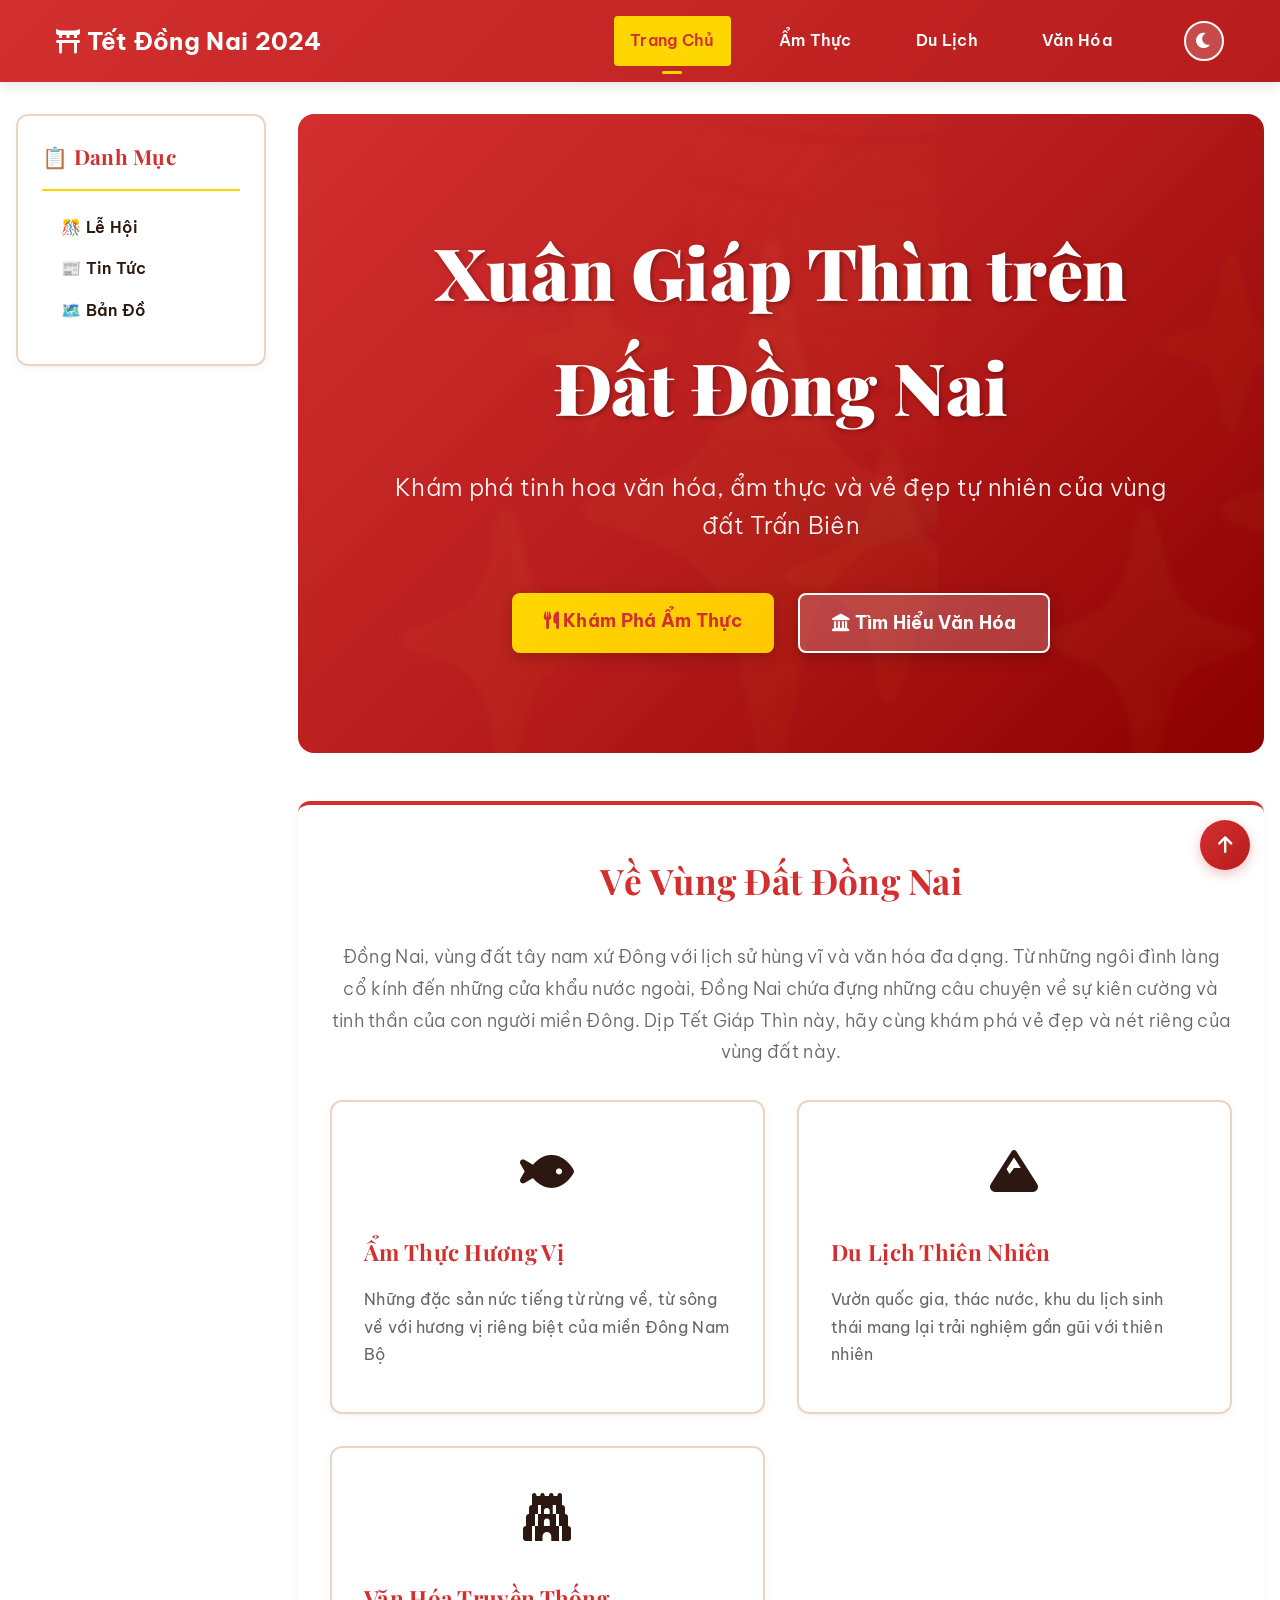
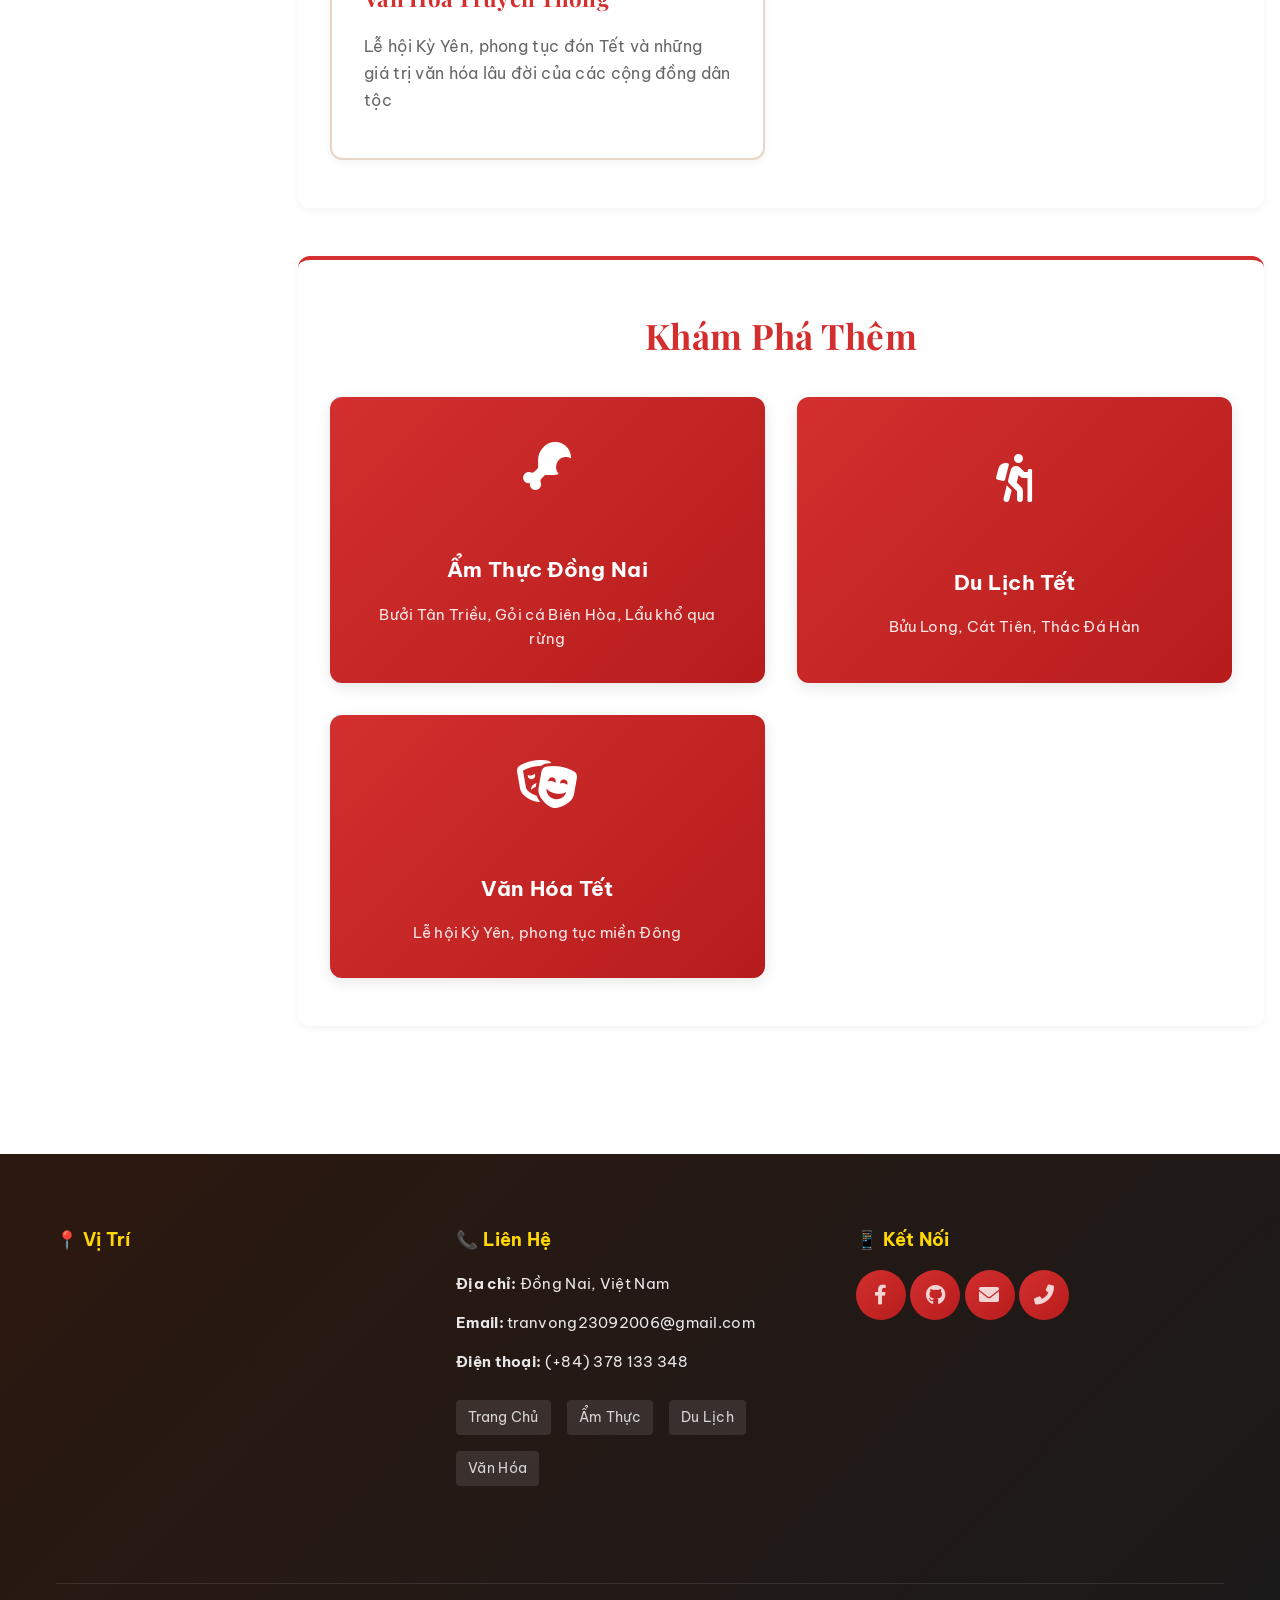
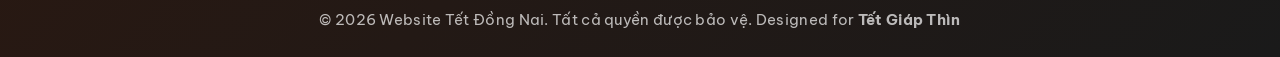
==== index.html @ cdd2d774 "sources LunarNewYear" ====
<!DOCTYPE html>
<html lang="vi">
<head>
    <meta charset="UTF-8">
    <meta name="viewport" content="width=device-width, initial-scale=1.0">
    <meta name="description" content="Website Tết Đồng Nai 2024 - Xuân Giáp Thìn trên đất Trấn Biên, khám phá tinh hoa văn hóa Đồng Nai">
    <meta name="keywords" content="Tết Đồng Nai, Đồng Nai, ẩm thực Đồng Nai, du lịch Đồng Nai, Tết 2024, Biên Hòa">
    <title>Tết Đồng Nai 2024 - Xuân Giáp Thìn trên Đất Đồng Nai</title>
    <link rel="stylesheet" href="./css/style.css">
    <!-- Google Fonts -->
    <link href="https://fonts.googleapis.com/css2?family=Be+Vietnam+Pro:wght@400;600;700&family=Playfair+Display:wght@700;900&display=swap" rel="stylesheet">
    <!-- FontAwesome CDN -->
    <link rel="stylesheet" href="https://cdnjs.cloudflare.com/ajax/libs/font-awesome/6.0.0/css/all.min.css">
</head>
<body>
    <!-- ===== HEADER NAVIGATION ===== -->
    <header class="header">
        <div class="navbar">
            <div class="logo">
                <a href="index.html">
                    <i class="fas fa-torii-gate"></i> Tết Đồng Nai 2024
                </a>
            </div>
            <button class="menu-toggle" id="menuToggle">
                <span></span>
                <span></span>
                <span></span>
            </button>
            <nav class="nav-menu" id="navMenu">
                <a href="index.html" class="nav-link active">Trang Chủ</a>
                <a href="amthuc.html" class="nav-link">Ẩm Thực</a>
                <a href="dulich.html" class="nav-link">Du Lịch</a>
                <a href="vanhoa.html" class="nav-link">Văn Hóa</a>
                <button class="dark-mode-toggle" id="darkModeToggle" title="Dark/Light Mode">
                    <i class="fas fa-moon"></i>
                </button>
            </nav>
        </div>
    </header>

    <div class="main-wrapper">
        <!-- ===== LEFT SIDEBAR ===== -->
        <aside class="left-sidebar">
            <div class="sidebar-content">
                <h3>📋 Danh Mục</h3>
                <ul class="sidebar-menu" >
                    <li><a href="https://baodongnai.com.vn/van-hoa/202602/lan-toa-hinh-anhong-nai-qua-le-hoi-d61509a/" target="_blank" rel="noopener noreferrer">🎊 Lễ Hội</a></li>
                    <li><a href="https://baodongnai.com.vn/" target="_blank" rel="noopener noreferrer">📰 Tin Tức</a></li>
                    <li><a href="https://www.bing.com/maps/search?mepi=60%7E%7EEmbedded%7ELargeMapLink&ty=18&vdpid=10595487&v=2&sV=1&FORM=MIRE&q=T%E1%BB%89nh+%C4%90%E1%BB%93ng+Nai%2C+Vi%E1%BB%87t+Nam&ss=id.sid%3Acdfef3d2-dda8-9c2e-6adf-7ad8a9b3fbd8&mb=12.298465%7E106.411598%7E10.579198%7E107.577858&ppois=11.438831329345703_106.9947280883789_T%E1%BB%89nh+%C4%90%E1%BB%93ng+Nai%2C+Vi%E1%BB%87t+Nam_%7E&cp=11.440136%7E106.994728&lvl=8.4&style=r" target="_blank" rel="noopener noreferrer">🗺️ Bản Đồ</a></li>
                </ul>
            </div>
        </aside>

        <!-- ===== MAIN CONTENT ===== -->
        <main class="main-content">
            <!-- Hero Banner -->
            <section class="hero-banner">
                <div class="hero-overlay"></div>
                <div class="hero-content">
                    <h1 class="hero-title">Xuân Giáp Thìn trên Đất Đồng Nai</h1>
                    <p class="hero-subtitle">Khám phá tinh hoa văn hóa, ẩm thực và vẻ đẹp tự nhiên của vùng đất Trấn Biên</p>
                    <div class="hero-cta">
                        <a href="amthuc.html" class="btn btn-primary">
                            <i class="fas fa-utensils"></i> Khám Phá Ẩm Thực
                        </a>
                        <a href="vanhoa.html" class="btn btn-secondary">
                            <i class="fas fa-landmark"></i> Tìm Hiểu Văn Hóa
                        </a>
                    </div>
                </div>
            </section>

            <!-- Giới Thiệu Section -->
            <section class="intro-section">
                <div class="section-container">
                    <h2>Về Vùng Đất Đồng Nai</h2>
                    <p>
                        Đồng Nai, vùng đất tây nam xứ Đông với lịch sử hùng vĩ và văn hóa đa dạng. 
                        Từ những ngôi đình làng cổ kính đến những cửa khẩu nước ngoài, Đồng Nai chứa đựng 
                        những câu chuyện về sự kiên cường và tinh thần của con người miền Đông. 
                        Dịp Tết Giáp Thìn này, hãy cùng khám phá vẻ đẹp và nét riêng của vùng đất này.
                    </p>
                    
                    <div class="features-grid">
                        <div class="feature-card">
                            <div class="feature-icon">
                                <i class="fas fa-fish"></i>
                            </div>
                            <h3>Ẩm Thực Hương Vị</h3>
                            <p>Những đặc sản nức tiếng từ rừng về, từ sông về với hương vị riêng biệt của miền Đông Nam Bộ</p>
                        </div>
                        <div class="feature-card">
                            <div class="feature-icon">
                                <i class="fas fa-mountain"></i>
                            </div>
                            <h3>Du Lịch Thiên Nhiên</h3>
                            <p>Vườn quốc gia, thác nước, khu du lịch sinh thái mang lại trải nghiệm gần gũi với thiên nhiên</p>
                        </div>
                        <div class="feature-card">
                            <div class="feature-icon">
                                <i class="fas fa-gopuram"></i>
                            </div>
                            <h3>Văn Hóa Truyền Thống</h3>
                            <p>Lễ hội Kỳ Yên, phong tục đón Tết và những giá trị văn hóa lâu đời của các cộng đồng dân tộc</p>
                        </div>
                    </div>
                </div>
            </section>

            <!-- Thẻ Nhanh Links -->
            <section class="quick-links-section">
                <div class="section-container">
                    <h2>Khám Phá Thêm</h2>
                    <div class="quick-links-grid">
                        <a href="amthuc.html" class="quick-link-card">
                            <div class="quick-link-image">
                                <i class="fas fa-drumstick-bite"></i>
                            </div>
                            <h3>Ẩm Thực Đồng Nai</h3>
                            <p>Bưởi Tân Triều, Gỏi cá Biên Hòa, Lẩu khổ qua rừng</p>
                        </a>
                        <a href="dulich.html" class="quick-link-card">
                            <div class="quick-link-image">
                                <i class="fas fa-hiking"></i>
                            </div>
                            <h3>Du Lịch Tết</h3>
                            <p>Bửu Long, Cát Tiên, Thác Đá Hàn</p>
                        </a>
                        <a href="vanhoa.html" class="quick-link-card">
                            <div class="quick-link-image">
                                <i class="fas fa-masks-theater"></i>
                            </div>
                            <h3>Văn Hóa Tết</h3>
                            <p>Lễ hội Kỳ Yên, phong tục miền Đông</p>
                        </a>
                    </div>
                </div>
            </section>
        </main>
    </div>

    <!-- ===== FOOTER ===== -->
    <footer class="footer">
        <div class="footer-container">
            <div class="footer-content">
                <!-- Cột 1: Google Map Mini -->
                <div class="footer-section footer-map">
                    <h4>📍 Vị Trí</h4>
                    <iframe src="https://www.google.com/maps/embed?pb=!1m18!1m12!1m3!1d1002447.5021293008!2d106.50468742828518!3d11.052825820063136!2m3!1f0!2f0!3f0!3m2!1i1024!2i768!4f13.1!3m3!1m2!1s0x3174d952b84aea25%3A0xe04ae6f14b6e1655!2sDong%20Nai%2C%20Vietnam!5e0!3m2!1sen!2s!4v1772028499270!5m2!1sen!2s" 
                            width="100%" height="250" style="border:0; border-radius: 8px;" allowfullscreen="" loading="lazy"></iframe>
                </div>

                <!-- Cột 2: Thông Tin Liên Hệ -->
                <div class="footer-section">
                    <h4>📞 Liên Hệ</h4>
                    <p><strong>Địa chỉ:</strong> Đồng Nai, Việt Nam</p>
                    <p><strong>Email:</strong> tranvong23092006@gmail.com</p>
                    <p><strong>Điện thoại:</strong> (+84) 378 133 348</p>
                    <div class="quick-links">
                        <a href="index.html" class="quick-link">Trang Chủ</a>
                        <a href="amthuc.html" class="quick-link">Ẩm Thực</a>
                        <a href="dulich.html" class="quick-link">Du Lịch</a>
                        <a href="vanhoa.html" class="quick-link">Văn Hóa</a>
                    </div>
                </div>

                <!-- Cột 3: Social Icons -->
                <div class="footer-section footer-socials">
                    <h4>📱 Kết Nối</h4>
                    <div class="social-icons">
                        <a href="https://www.facebook.com/vong.tran.58958343/" target="_blank" title="Facebook" class="social-icon">
                            <i class="fab fa-facebook-f"></i>
                        </a>
                        <a href="https://github.com/tranvonghoclaptrinh" target="_blank" title="Github" class="social-icon">
                            <i class="fab fa-github"></i>
                        </a>
                        <a href="mailto:tranvong23092006@gmail.com" title="Gmail" class="social-icon">
                            <i class="fas fa-envelope"></i>
                        </a>
                        <a href="tel:+84378133348" title="Phone" class="social-icon">
                            <i class="fas fa-phone-alt"></i>
                        </a>
                    </div>
                </div>
            </div>

            <!-- Footer Bottom -->
            <div class="footer-bottom">
                <p>&copy; 2026 Website Tết Đồng Nai. Tất cả quyền được bảo vệ. Designed for <strong>Tết Giáp Thìn</strong></p>
            </div>
        </div>
    </footer>

    <script src="./js/script.js"></script>
</body>
</html>
---- css/style.css ----
/* ============================================
Website Tết Đồng Nai 2024 - CSS
Thiết kế theme Đỏ - Vàng - Trắng
============================================ */

/* ===== RESET & VARIABLES ===== */
* {
margin: 0;
padding: 0;
box-sizing: border-box;
}

:root {
/* Màu sắc theme Tết Đỏ - Vàng - Trắng */
--primary-red: #D32F2F;      /* Đỏ chủ đạo */
--gold: #FFD700;              /* Vàng kim */
--dark-red: #B71C1C;          /* Đỏ đậm */
--light-red: #FF6B6B;         /* Đỏ nhạt */
--white-bg: #FFFFFF;          /* Trắng sứ */
--cream-bg: #FFF8DC;          /* Kem nhạt */
--text-dark: #2C1810;         /* Chữ tối */
--text-light: #666;           /* Chữ nhạt */
--border-color: #E8D5C4;      /* Border nhạt */

/* Typography */
--font-title: 'Playfair Display', serif;
--font-body: 'Be Vietnam Pro', sans-serif;

/* Spacing */
--spacing-xs: 8px;
--spacing-sm: 12px;
--spacing-md: 16px;
--spacing-lg: 24px;
--spacing-xl: 32px;
--spacing-2xl: 48px;
}

html {
scroll-behavior: smooth;
}

body {
font-family: var(--font-body);
color: var(--text-dark);
background-color: var(--white-bg);
line-height: 1.6;
letter-spacing: 0.3px;
}

a {
color: var(--primary-red);
text-decoration: none;
transition: color 0.3s ease;
}

a:hover {
color: var(--dark-red);
}

/* ===== HEADER & NAVIGATION ===== */
.header {
background: linear-gradient(135deg, var(--primary-red) 0%, var(--dark-red) 100%);
padding: var(--spacing-md) 0;
position: sticky;
top: 0;
z-index: 1000;
box-shadow: 0 4px 12px rgba(0, 0, 0, 0.1);
}

.navbar {
max-width: 1200px;
margin: 0 auto;
padding: 0 var(--spacing-md);
display: flex;
justify-content: space-between;
align-items: center;
}

.logo a {
color: white;
font-size: 1.5rem;
font-weight: bold;
transition: transform 0.3s ease;
}

.logo a:hover {
transform: scale(1.05);
color: var(--gold);
}

.nav-menu {
display: flex;
gap: var(--spacing-xl);
align-items: center;
flex-wrap: wrap;
}

.nav-link {
color: white;
font-weight: 600;
padding: var(--spacing-sm) var(--spacing-md);
border-radius: 4px;
transition: all 0.3s ease;
position: relative;
}

.nav-link:hover,
.nav-link.active {
background-color: var(--gold);
color: var(--primary-red);
}

.nav-link.active::after {
content: '';
position: absolute;
bottom: -8px;
left: 50%;
transform: translateX(-50%);
width: 20px;
height: 3px;
background-color: var(--gold);
border-radius: 2px;
}

/* Menu Toggle (Mobile) */
.menu-toggle {
display: none;
background: none;
border: none;
cursor: pointer;
flex-direction: column;
gap: 6px;
padding: var(--spacing-md);
}

.menu-toggle span {
width: 25px;
height: 3px;
background-color: white;
border-radius: 2px;
transition: all 0.3s ease;
}

.menu-toggle.active span:nth-child(1) {
transform: rotate(45deg) translate(10px, 10px);
}

.menu-toggle.active span:nth-child(2) {
opacity: 0;
}

.menu-toggle.active span:nth-child(3) {
transform: rotate(-45deg) translate(7px, -7px);
}

/* Dark Mode Toggle Button */
.dark-mode-toggle {
background: rgba(255, 255, 255, 0.2);
border: 2px solid white;
color: rgb(255, 255, 255);
width: 40px;
height: 40px;
border-radius: 50%;
cursor: pointer;
display: flex;
align-items: center;
justify-content: center;
font-size: 1.1rem;
transition: all 0.3s ease;
margin-left: var(--spacing-lg);
}

.dark-mode-toggle:hover {
background: var(--gold);
border-color: var(--gold);
color: var(--primary-red);
transform: rotate(180deg);
}

.dark-mode-toggle.active {
background: var(--gold);
color: var(--primary-red);
}

/* ===== DARK MODE STYLES ===== */
body.dark-mode {
--white-bg: #1a1a1a;
--cream-bg: #2d2d2d;
--text-dark: #e8e8e8;
--text-light: #a8a8a8;
--border-color: #3d3d3d;
background-color: #1a1a1a;
color: #e8e8e8;
}

body.dark-mode .header {
background: linear-gradient(135deg, #8B0000 0%, #660000 100%);
box-shadow: 0 4px 12px rgba(0, 0, 0, 0.5);
}

body.dark-mode .left-sidebar {
background: linear-gradient(180deg, #2d2d2d 0%, #252525 100%);
border-color: #3d3d3d;
}

body.dark-mode .sidebar-content h3 {
color: var(--gold);
}

body.dark-mode .page-header {
background: linear-gradient(135deg, #2d2d2d 0%, #252525 100%);
color: var(--gold);
}

body.dark-mode .page-header p {
color: #ffffff;
}

body.dark-mode .section-container h2 {
color: var(--gold);
}

body.dark-mode .feature-card {
background: #2d2d2d;
border-color: #3d3d3d;
}

body.dark-mode .feature-card h3 {
color: var(--gold);
}

body.dark-mode .food-card,
body.dark-mode .destination-card,
body.dark-mode .culture-card {
background: #252525;
border-color: #3d3d3d;
color: #e8e8e8;
}

body.dark-mode .food-card h3,
body.dark-mode .destination-card h3,
body.dark-mode .culture-card h3 {
color: var(--gold);
}

body.dark-mode .quick-link-card {
background: #2d2d2d;
border-color: #3d3d3d;
}

body.dark-mode .quick-link-card h3 {
color: var(--gold);
}

body.dark-mode .footer {
background: linear-gradient(135deg, #1a1a1a 0%, #0d0d0d 100%);
border-top-color: #3d3d3d;
}

body.dark-mode .footer-section h4 {
color: var(--gold);
}

body.dark-mode .nav-link {
color: #e8e8e8;
}

body.dark-mode .nav-link:hover,
body.dark-mode .nav-link.active {
background-color: var(--gold);
color: #8B0000;
}
.main-wrapper {
display: flex;
max-width: 1400px;
margin: 0 auto;
gap: var(--spacing-xl);
padding: var(--spacing-xl) var(--spacing-md);
min-height: calc(100vh - 200px);
}

/* Left Sidebar */
.left-sidebar {
flex: 0 0 250px;
background: linear-gradient(180deg, var(--bg-cream) 0%, white 100%);
padding: var(--spacing-lg);
border-radius: 12px;
height: fit-content;
position: sticky;
top: 100px;
border: 2px solid var(--border-color);
box-shadow: 0 2px 8px rgba(0, 0, 0, 0.05);
}

.sidebar-content h3 {
font-family: var(--font-title);
color: var(--primary-red);
margin-bottom: var(--spacing-lg);
font-size: 1.3rem;
padding-bottom: var(--spacing-md);
border-bottom: 2px solid var(--gold);
}

.sidebar-menu {
list-style: none;
}

.sidebar-menu li {
margin-bottom: var(--spacing-md);
padding-left: var(--spacing-md);
border-left: 3px solid transparent;
transition: all 0.3s ease;
}

.sidebar-menu li:hover {
border-left-color: var(--primary-red);
padding-left: var(--spacing-lg);
}

.sidebar-menu a {
display: inline-block;
font-weight: 600;
color: var(--text-dark);
transition: all 0.3s ease;
}

.sidebar-menu a:hover {
color: var(--primary-red);
transform: translateX(5px);
}

/* Main Content */
.main-content {
flex: 1;
}

/* ===== HERO BANNER ===== */
.hero-banner {
position: relative;
background: linear-gradient(135deg, var(--primary-red) 0%, var(--dark-red) 50%, #8B0000 100%);
padding: 100px var(--spacing-xl);
border-radius: 16px;
margin-bottom: var(--spacing-2xl);
overflow: hidden;
color: white;
text-align: center;
min-height: 500px;
display: flex;
align-items: center;
justify-content: center;
}

.hero-overlay {
position: absolute;
top: 0;
left: 0;
right: 0;
bottom: 0;
background: url('data:image/svg+xml,<svg xmlns="http://www.w3.org/2000/svg" viewBox="0 0 100 100"><text x="10" y="90" font-size="80" opacity="0.03">✨</text><text x="40" y="50" font-size="80" opacity="0.03">🏮</text><text x="70" y="80" font-size="80" opacity="0.03">✨</text></svg>');
pointer-events: none;
}

.hero-content {
position: relative;
z-index: 1;
max-width: 800px;
}

.hero-title {
font-family: var(--font-title);
font-size: clamp(2.5rem, 8vw, 4.5rem);
margin-bottom: var(--spacing-lg);
font-weight: 900;
text-shadow: 2px 2px 4px rgba(0, 0, 0, 0.3);
animation: fadeInDown 0.8s ease;
}

.hero-subtitle {
font-size: clamp(1.1rem, 3vw, 1.5rem);
margin-bottom: var(--spacing-2xl);
opacity: 0.95;
font-weight: 300;
animation: fadeInUp 0.8s ease 0.2s backwards;
}

.hero-cta {
display: flex;
gap: var(--spacing-lg);
justify-content: center;
flex-wrap: wrap;
animation: fadeInUp 0.8s ease 0.4s backwards;
}

/* Buttons */
.btn {
padding: 14px 32px;
font-size: 1.1rem;
font-weight: 700;
border: none;
border-radius: 8px;
cursor: pointer;
transition: all 0.3s ease;
display: inline-block;
text-align: center;
white-space: nowrap;
box-shadow: 0 4px 15px rgba(0, 0, 0, 0.2);
text-decoration: none;
font-family: var(--font-body);
}

.btn-primary {
background: linear-gradient(135deg, var(--gold) 0%, #FFC700 100%);
color: var(--primary-red);
}

.btn-primary:hover {
transform: translateY(-3px);
box-shadow: 0 6px 20px rgba(211, 47, 47, 0.3);
color: var(--dark-red);
}

.btn-secondary {
background: rgba(255, 255, 255, 0.2);
color: white;
border: 2px solid white;
}

.btn-secondary:hover {
background: rgba(255, 255, 255, 0.3);
transform: translateY(-3px);
}

/* ===== SECTIONS ===== */
.page-header {
text-align: center;
margin-bottom: var(--spacing-2xl);
padding: var(--spacing-2xl) var(--spacing-xl);
background: linear-gradient(135deg, var(--bg-cream) 0%, white 100%);
border-radius: 12px;
border-left: 5px solid var(--primary-red);
}

.page-header h1 {
font-family: var(--font-title);
font-size: clamp(2rem, 6vw, 3rem);
color: var(--primary-red);
margin-bottom: var(--spacing-md);
}

.page-header p {
font-size: 1.2rem;
color: var(--text-light);
font-weight: 300;
}

.section-container {
max-width: 1200px;
}

.intro-section,
.food-section,
.destination-section,
.culture-section,
.quick-links-section,
.navigation-links {
margin-bottom: var(--spacing-2xl);
padding: var(--spacing-2xl) var(--spacing-xl);
background: rgb(255, 255, 255);
border-radius: 12px;
box-shadow: 0 2px 8px rgba(0, 0, 0, 0.05);
border-top: 4px solid var(--primary-red);
}

.intro-section h2,
.food-section h2,
.destination-section h2,
.culture-section h2,
.quick-links-section h2 {
font-family: var(--font-title);
font-size: 2.2rem;
color: var(--primary-red);
margin-bottom: var(--spacing-xl);
text-align: center;
}

.intro-section > .section-container > p {
font-size: 1.1rem;
line-height: 1.8;
color: var(--text-light);
text-align: center;
margin-bottom: var(--spacing-xl);
font-weight: 300;
}

/* ===== GRIDS ===== */
.features-grid,
.food-grid,
.destination-grid,
.culture-grid,
.quick-links-grid {
display: grid;
grid-template-columns: repeat(auto-fit, minmax(300px, 1fr));
gap: var(--spacing-xl);
margin-top: var(--spacing-xl);
}

/* Feature Cards */
.feature-card,
.food-card,
.destination-card,
.culture-card {
background: linear-gradient(135deg, var(--bg-cream) 0%, white 100%);
padding: var(--spacing-xl);
border-radius: 12px;
border: 2px solid var(--border-color);
transition: all 0.3s ease;
box-shadow: 0 2px 8px rgba(0, 0, 0, 0.05);
}

.feature-card:hover,
.food-card:hover,
.destination-card:hover,
.culture-card:hover {
transform: translateY(-8px);
box-shadow: 0 8px 20px rgba(211, 47, 47, 0.15);
border-color: var(--primary-red);
}

.feature-icon,
.quick-link-image {
font-size: 3rem;
text-align: center;
margin-bottom: var(--spacing-lg);
animation: float 3s ease-in-out infinite;
}

.feature-card h3,
.food-card h3,
.destination-card h3,
.culture-card h3 {
color: var(--primary-red);
font-family: var(--font-title);
font-size: 1.4rem;
margin-bottom: var(--spacing-md);
}

.feature-card p,
.food-card p,
.destination-card p,
.culture-card p {
color: var(--text-light);
line-height: 1.7;
margin-bottom: var(--spacing-sm);
}

/* Quick Links */
.quick-link-card {
display: flex;
flex-direction: column;
justify-content: center;
align-items: center;
padding: var(--spacing-xl);
background: linear-gradient(135deg, var(--primary-red) 0%, var(--dark-red) 100%);
color: white;
border-radius: 12px;
text-align: center;
transition: all 0.3s ease;
cursor: pointer;
min-height: 250px;
box-shadow: 0 4px 15px rgba(0, 0, 0, 0.1);
}

.quick-link-card:hover {
transform: translateY(-5px) scale(1.02);
box-shadow: 0 8px 25px rgba(0, 0, 0, 0.2);
background: linear-gradient(135deg, var(--dark-red) 0%, var(--primary-red) 100%);
}

.quick-link-card h3 {
color: white;
font-size: 1.3rem;
margin-top: var(--spacing-lg);
}

.quick-link-card p {
color: rgba(255, 255, 255, 0.9);
font-size: 0.95rem;
margin-top: var(--spacing-md);
}

/* Navigation Links */
.nav-links-grid {
display: grid;
grid-template-columns: repeat(auto-fit, minmax(250px, 1fr));
gap: var(--spacing-lg);
margin-top: var(--spacing-xl);
}

.nav-link-btn {
display: inline-flex;
align-items: center;
justify-content: center;
gap: var(--spacing-md);
padding: var(--spacing-lg) var(--spacing-xl);
background: linear-gradient(135deg, var(--primary-red) 0%, var(--dark-red) 100%);
color: white;
border-radius: 8px;
font-weight: 600;
transition: all 0.3s ease;
box-shadow: 0 4px 12px rgba(211, 47, 47, 0.2);
}

.nav-link-btn:hover {
transform: translateX(8px);
box-shadow: 0 6px 18px rgba(211, 47, 47, 0.3);
background: linear-gradient(135deg, var(--dark-red) 0%, var(--primary-red) 100%);
}

.arrow {
font-size: 1.3rem;
transition: transform 0.3s ease;
}

.nav-link-btn:hover .arrow {
transform: translateX(5px);
}

/* ===== FOOTER ===== */
.footer {
background: linear-gradient(135deg, var(--text-dark) 0%, #1a1a1a 100%);
color: white;
margin-top: var(--spacing-2xl);
padding-top: var(--spacing-2xl);
}

.footer-container {
max-width: 1200px;
margin: 0 auto;
padding: 0 var(--spacing-md);
}

/* Footer Content - 3 Columns */
.footer-content {
display: grid;
grid-template-columns: repeat(auto-fit, minmax(280px, 1fr));
gap: var(--spacing-xl);
margin-bottom: var(--spacing-xl);
}

/* Footer Map Section */
.footer-map {
min-height: 280px;
}

.footer-map iframe {
max-width: 100%;
border-radius: 8px !important;
}

/* Footer Section */
.footer-section {
padding: var(--spacing-lg) 0;
}

.footer-section h4 {
color: var(--gold);
margin-bottom: var(--spacing-md);
font-size: 1.1rem;
font-weight: 700;
}

.footer-section p {
line-height: 1.8;
opacity: 0.9;
margin-bottom: var(--spacing-sm);
font-size: 0.95rem;
}

.footer-section ul {
list-style: none;
}

.footer-section ul li {
margin-bottom: var(--spacing-sm);
}

.footer-section a {
color: rgba(255, 255, 255, 0.8);
transition: all 0.3s ease;
display: inline-block;
}

.footer-section a:hover {
color: var(--gold);
transform: translateX(4px);
}

/* Quick Links in Footer */
.quick-links {
display: flex;
flex-wrap: wrap;
gap: var(--spacing-md);
margin-top: var(--spacing-lg);
}

.quick-link {
color: rgba(255, 255, 255, 0.8);
padding: 6px 12px;
background: rgba(255, 255, 255, 0.1);
border-radius: 4px;
font-size: 0.9rem;
transition: all 0.3s ease;
}

.quick-link:hover {
background: var(--gold);
color: var(--primary-red);
}

/* Social Icons - FontAwesome */
.footer-socials {
display: flex;
flex-direction: column;
align-items: flex-start;
justify-content: flex-start;
}

.footer-socials h4 {
width: 100%;
}

/* vòng tròn */
.social-icon {
    display: flex;
    align-items: center;
    justify-content: center;
    width: 50px;
    height: 50px;
    border-radius: 50%;
    background: linear-gradient(135deg, var(--primary-red), var(--dark-red));
    color: #fff;
    font-size: 20px;
    text-decoration: none;
    transition: transform 0.25s ease, box-shadow 0.25s ease, background 0.25s ease;
    line-height: 0;
    position: relative;
    padding: 0%;
}

.social-icon i {
    display: flex;
    align-items: center;
    justify-content: center;
    width: 100%;
    height: 100%;
    line-height: 1;
    margin: 0;
    padding: 0;
}

/* hover chuẩn */
.social-icon:hover {
    background: linear-gradient(135deg, #FFD700, #FF9800);
    color: #8b0000;
    transform: translateY(-4px);
    box-shadow: 0 6px 16px rgba(255, 193, 7, 0.45);
}

/* QUAN TRỌNG: vô hiệu hover chung của footer */
.footer-section a:hover {
    background: none;
}

.footer-bottom {
border-top: 1px solid rgba(255, 255, 255, 0.1);
padding: var(--spacing-lg) 0;
text-align: center;
color: rgba(255, 255, 255, 0.7);
font-size: 0.95rem;
}

/* ===== ANIMATIONS ===== */
@keyframes fadeInDown {
from {
    opacity: 0;
    transform: translateY(-30px);
}
to {
    opacity: 1;
    transform: translateY(0);
}
}

@keyframes fadeInUp {
from {
    opacity: 0;
    transform: translateY(30px);
}
to {
    opacity: 1;
    transform: translateY(0);
}
}

@keyframes float {
0%, 100% {
    transform: translateY(0px);
}
50% {
    transform: translateY(-10px);
}
}

/* ===== RESPONSIVE DESIGN ===== */

/* Tablet (768px - 1024px) */
@media (max-width: 1024px) {
.main-wrapper {
    flex-direction: column;
    gap: var(--spacing-lg);
}

.left-sidebar {
    flex: 0 0 260px;
    width: 260px;
    min-width: 240px;
    position: static;
    margin-bottom: var(--spacing-lg);
}
.left-sidebar h3 {
    font-size: clamp(14px, 1vw, 18px);
    white-space: nowrap;
}

.features-grid,
.food-grid,
.destination-grid,
.culture-grid,
.quick-links-grid {
    grid-template-columns: repeat(auto-fit, minmax(250px, 1fr));
}
}

/* Mobile (< 768px) */
@media (max-width: 768px) {
.menu-toggle {
    display: flex;
}

.nav-menu {
    display: none;
    position: absolute;
    top: 70px;
    left: 0;
    right: 0;
    flex-direction: column;
    gap: 0;
    background: linear-gradient(135deg, var(--primary-red) 0%, var(--dark-red) 100%);
    padding: var(--spacing-md);
    box-shadow: 0 4px 12px rgba(0, 0, 0, 0.2);
    width: 100%;
    z-index: 999;
}

.nav-menu.active {
    display: flex;
}

.nav-link {
    padding: var(--spacing-md);
    width: 100%;
    text-align: left;
    border-radius: 0;
}

.nav-link.active::after {
    display: none;
}

.nav-link.active {
    background-color: rgba(255, 255, 255, 0.2);
}

.navbar {
    padding: 0 var(--spacing-md);
}

.main-wrapper {
    flex-direction: column;
    padding: var(--spacing-lg) var(--spacing-md);
    gap: var(--spacing-lg);
}

.left-sidebar {
    flex: 1;
    width: 100%;
    position: static;
}

.hero-banner {
    padding: 60px var(--spacing-lg);
    min-height: 350px;
    border-radius: 8px;
}

.hero-title {
    font-size: 2rem;
}

.hero-subtitle {
    font-size: 1rem;
}

.hero-cta {
    flex-direction: column;
    align-items: stretch;
}

.btn {
    width: 100%;
}

.features-grid,
.food-grid,
.destination-grid,
.culture-grid,
.quick-links-grid,
.nav-links-grid {
    grid-template-columns: 1fr;
}

.section-container,
.intro-section,
.food-section,
.destination-section,
.culture-section,
.page-header {
    padding: var(--spacing-lg) var(--spacing-md);
}

.intro-section h2,
.food-section h2,
.destination-section h2,
.culture-section h2,
.quick-links-section h2 {
    font-size: 1.6rem;
}

.footer-content {
    grid-template-columns: 1fr;
}

.social-links {
    justify-content: center;
}

.hero-cta .btn {
    padding: 12px 24px;
    font-size: 1rem;
}
}

/* Small Mobile (< 480px) */
@media (max-width: 480px) {
:root {
    --spacing-md: 12px;
    --spacing-lg: 16px;
    --spacing-xl: 20px;
    --spacing-2xl: 28px;
}

.logo a {
    font-size: 1.2rem;
}

.nav-menu {
    top: 60px;
}

.hero-banner {
    padding: 40px var(--spacing-md);
    min-height: 280px;
}

.hero-title {
    font-size: 1.5rem;
}

.hero-subtitle {
    font-size: 0.9rem;
}

.feature-icon,
.quick-link-image {
    font-size: 2.5rem;
}

.feature-card h3,
.food-card h3,
.destination-card h3,
.culture-card h3 {
    font-size: 1.1rem;
}

.quick-link-card {
    min-height: 200px;
    padding: var(--spacing-lg) var(--spacing-md);
}

.footer-section h4 {
    font-size: 1rem;
}
}

/* ===== UTILITY CLASSES ===== */
.text-center {
text-align: center;
}

.text-right {
text-align: right;
}

.mt-xl {
margin-top: var(--spacing-xl);
}

.mb-xl {
margin-bottom: var(--spacing-xl);
}

.pt-xl {
padding-top: var(--spacing-xl);
}

.pb-xl {
padding-bottom: var(--spacing-xl);
}

/* Smooth scroll behavior */
html {
scroll-behavior: smooth;
}

/* Selection color */
::selection {
background-color: var(--primary-red);
color: white;
}

/* Scrollbar styling */
::-webkit-scrollbar {
width: 8px;
}

::-webkit-scrollbar-track {
background: var(--bg-light);
}

::-webkit-scrollbar-thumb {
background: var(--primary-red);
border-radius: 4px;
}

::-webkit-scrollbar-thumb:hover {
background: var(--dark-red);
}
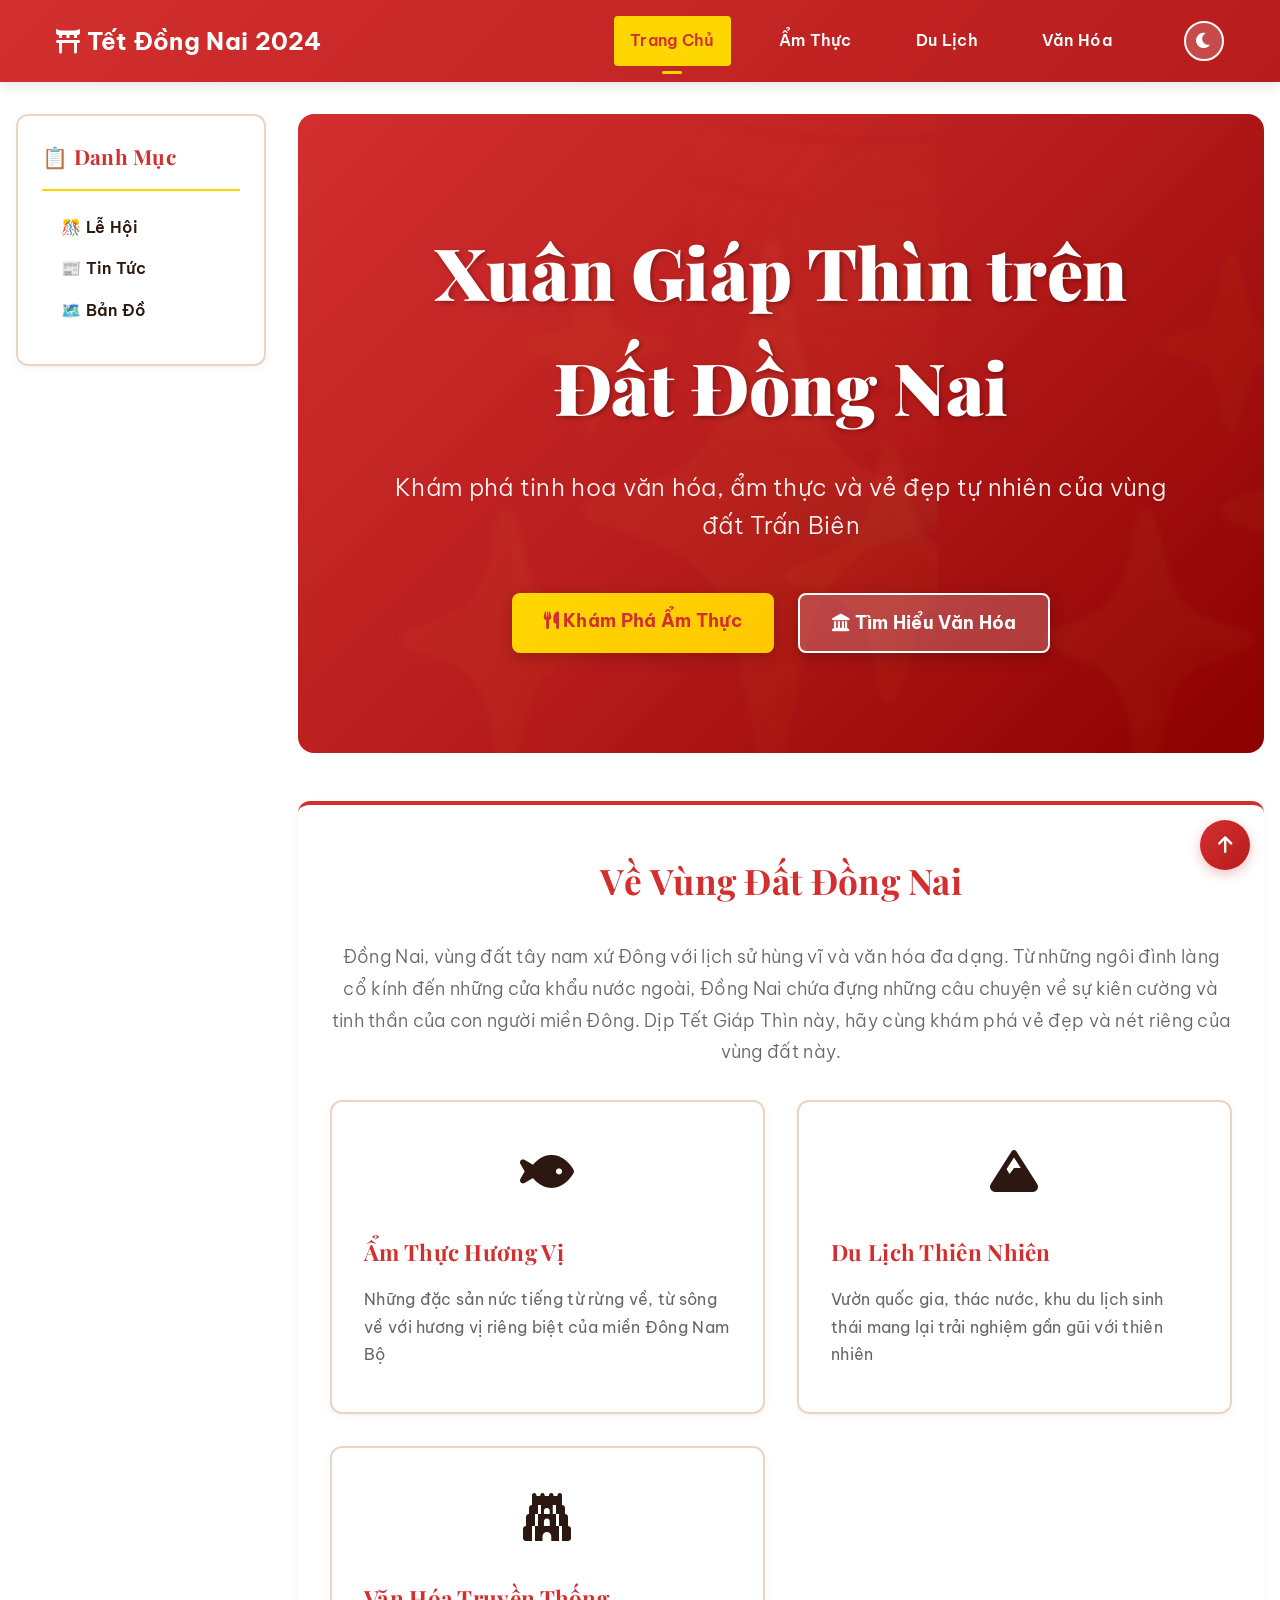
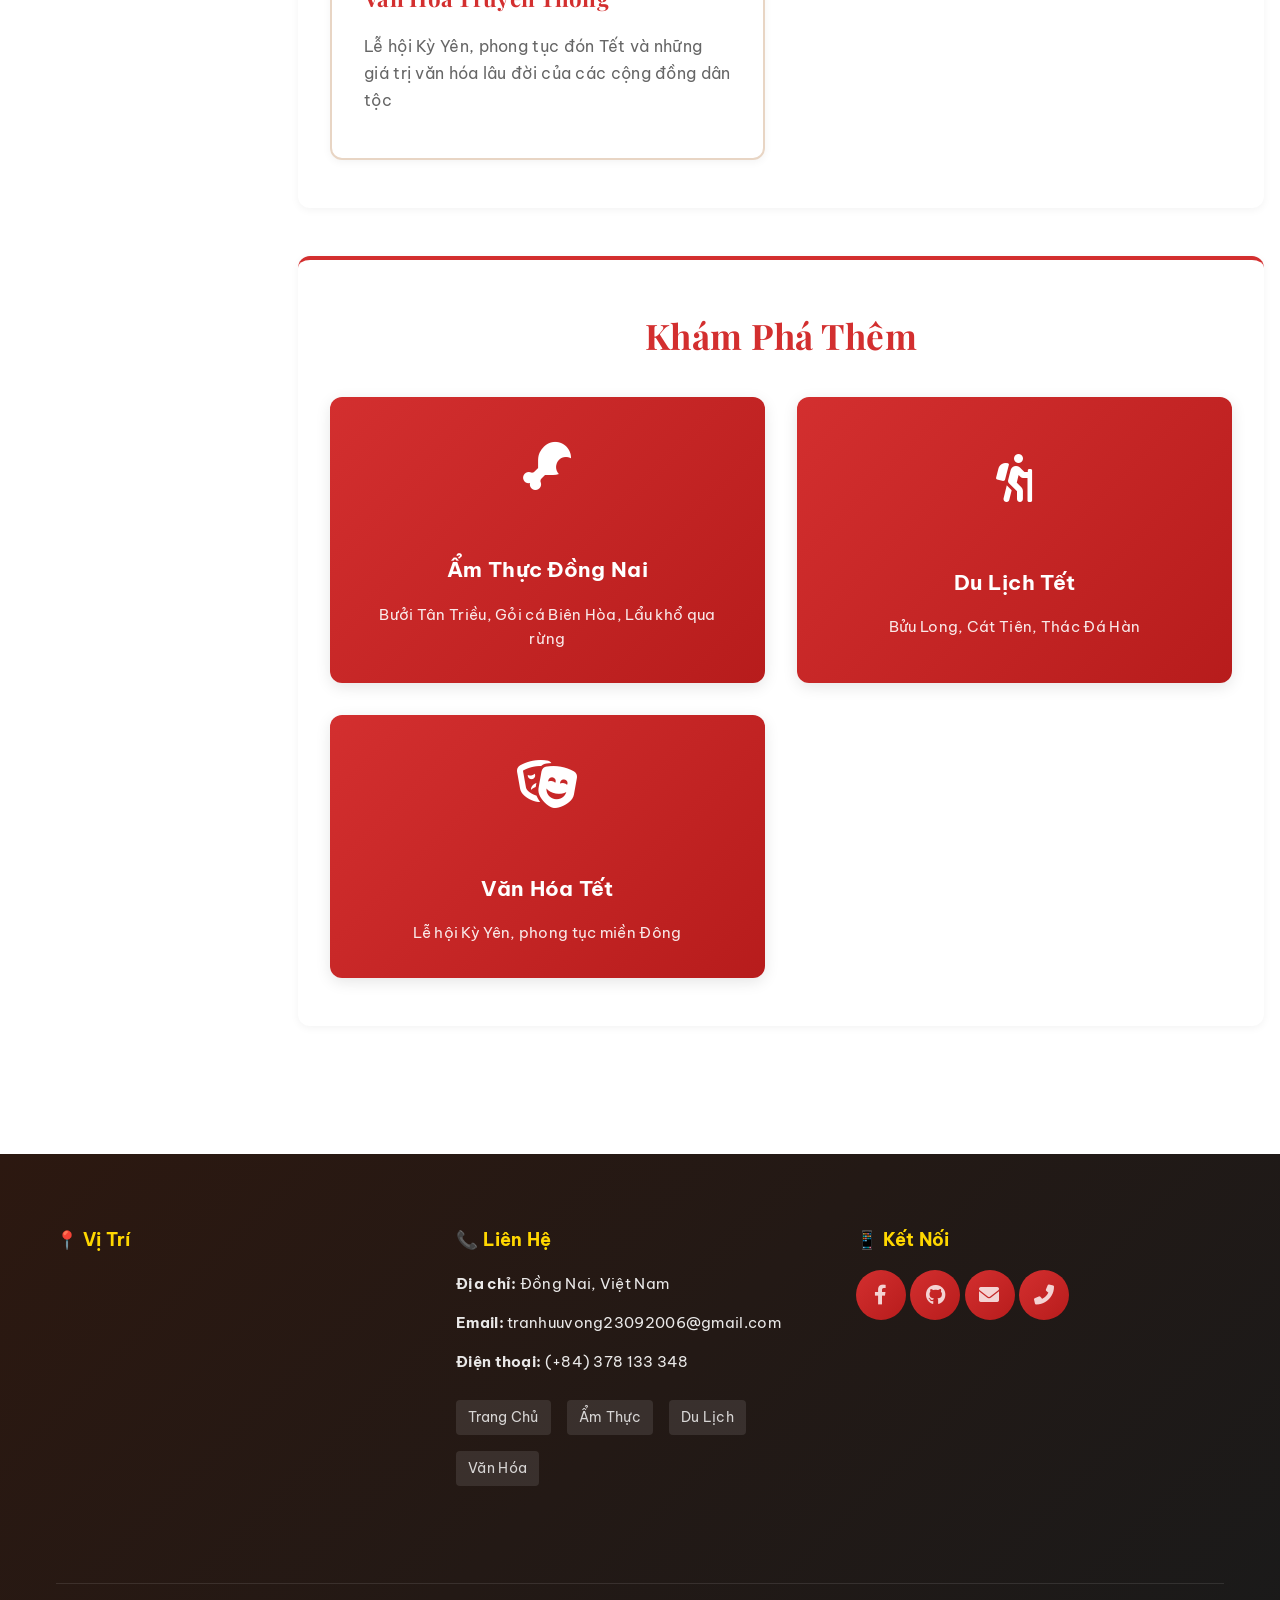
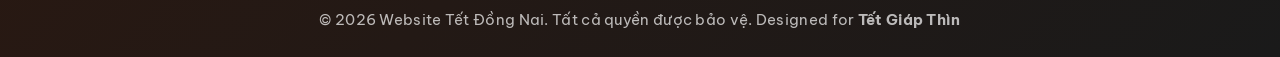
==== commit eacd2fd9: "sửa lại footer all files" ====
--- a/index.html
+++ b/index.html
@@ -154,7 +154,7 @@
                 <div class="footer-section">
                     <h4>📞 Liên Hệ</h4>
                     <p><strong>Địa chỉ:</strong> Đồng Nai, Việt Nam</p>
-                    <p><strong>Email:</strong> tranvong23092006@gmail.com</p>
+                    <p><strong>Email:</strong> tranhuuvong23092006@gmail.com</p>
                     <p><strong>Điện thoại:</strong> (+84) 378 133 348</p>
                     <div class="quick-links">
                         <a href="index.html" class="quick-link">Trang Chủ</a>
@@ -174,7 +174,7 @@
                         <a href="https://github.com/tranvonghoclaptrinh" target="_blank" title="Github" class="social-icon">
                             <i class="fab fa-github"></i>
                         </a>
-                        <a href="mailto:tranvong23092006@gmail.com" title="Gmail" class="social-icon">
+                        <a href="mailto:tranhuuvong23092006@gmail.com" title="Gmail" class="social-icon">
                             <i class="fas fa-envelope"></i>
                         </a>
                         <a href="tel:+84378133348" title="Phone" class="social-icon">
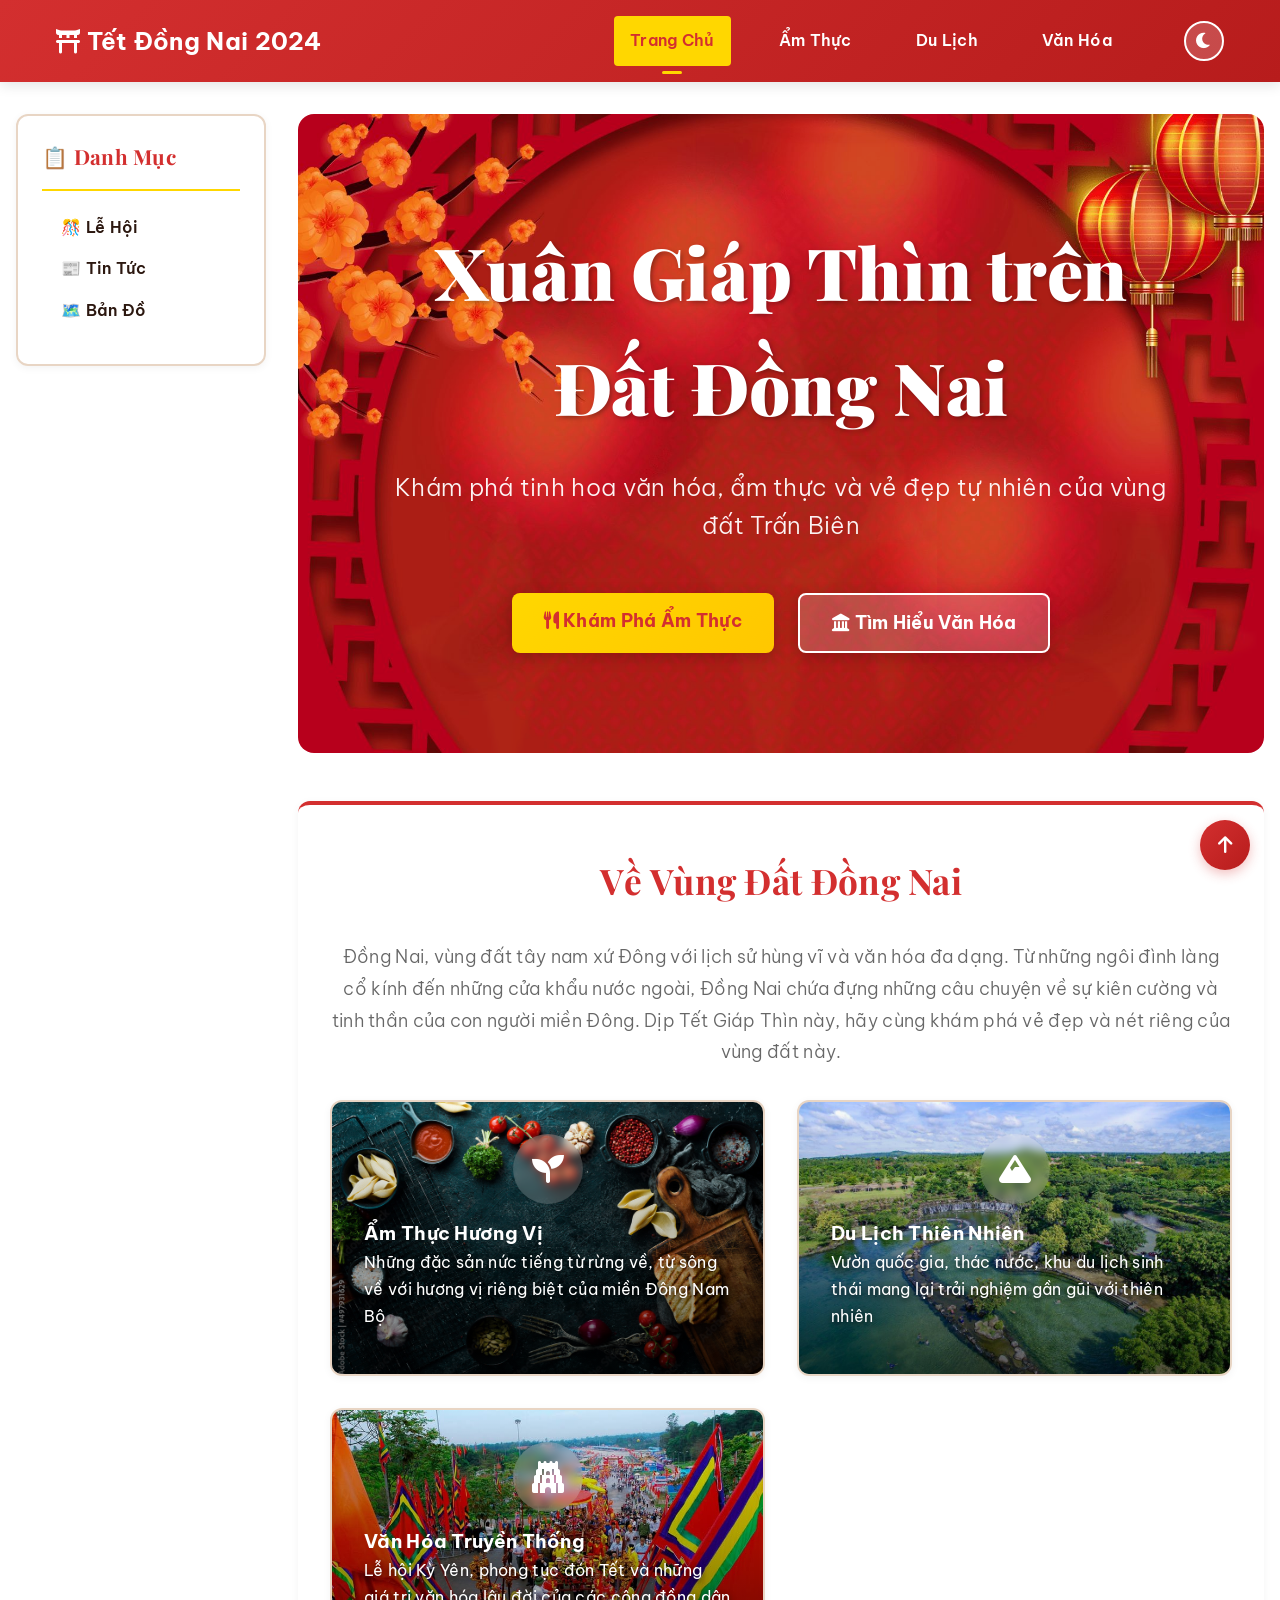
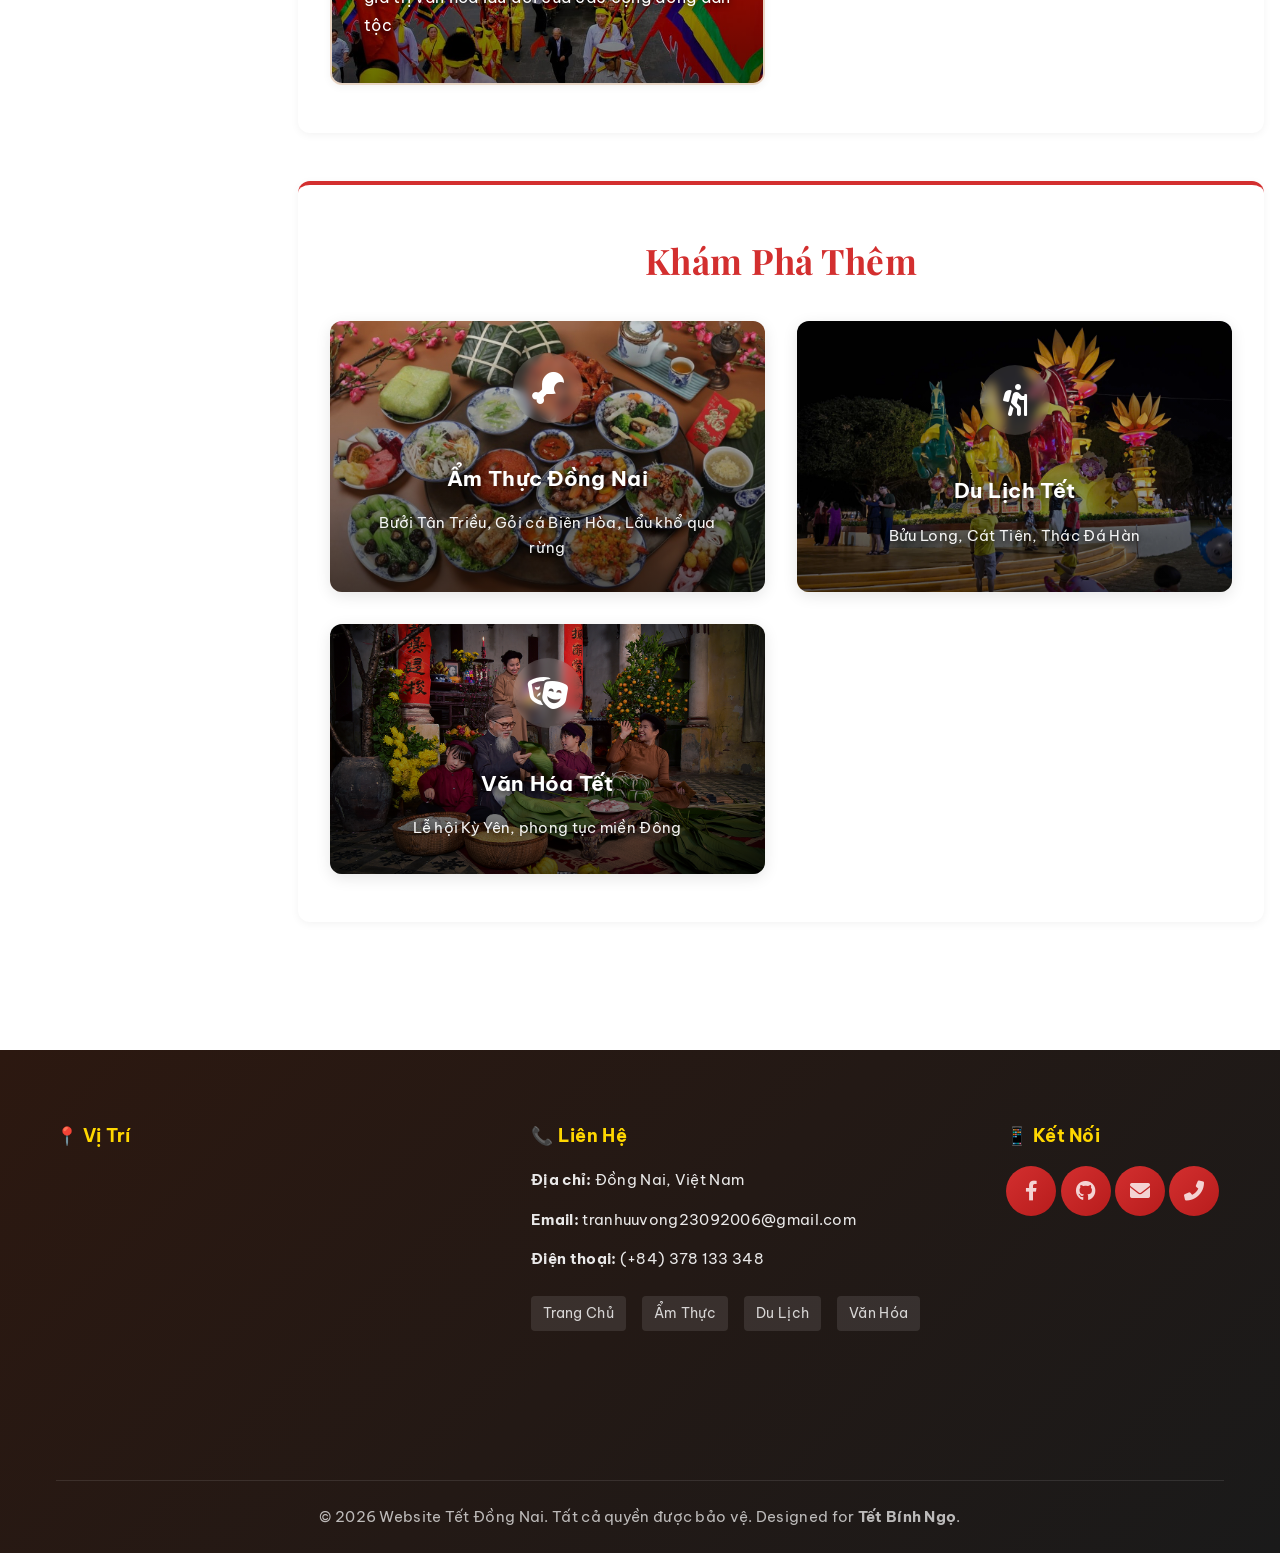
==== commit 4ca4d4f7: "cập nhật" ====
--- a/index.html
+++ b/index.html
@@ -55,6 +55,7 @@
         <main class="main-content">
             <!-- Hero Banner -->
             <section class="hero-banner">
+
                 <div class="hero-overlay"></div>
                 <div class="hero-content">
                     <h1 class="hero-title">Xuân Giáp Thìn trên Đất Đồng Nai</h1>
@@ -82,21 +83,22 @@
                     </p>
                     
                     <div class="features-grid">
-                        <div class="feature-card">
+                        <div class="feature-card" style="background-image: url('/assets/bg-amthuc.jpg'); background-size: cover; background-position: center;">
                             <div class="feature-icon">
-                                <i class="fas fa-fish"></i>
+                            <i class="fa-solid fa-seedling"></i>
                             </div>
+                                 
                             <h3>Ẩm Thực Hương Vị</h3>
                             <p>Những đặc sản nức tiếng từ rừng về, từ sông về với hương vị riêng biệt của miền Đông Nam Bộ</p>
                         </div>
-                        <div class="feature-card">
+                        <div class="feature-card" style="background-image: url('/assets/bg-dulich.jpg'); background-size: cover; background-position: center;">
                             <div class="feature-icon">
                                 <i class="fas fa-mountain"></i>
                             </div>
                             <h3>Du Lịch Thiên Nhiên</h3>
                             <p>Vườn quốc gia, thác nước, khu du lịch sinh thái mang lại trải nghiệm gần gũi với thiên nhiên</p>
                         </div>
-                        <div class="feature-card">
+                        <div class="feature-card" style="background-image: url('/assets/bg-vanhoa.jpg'); background-size: cover; background-position: center;">
                             <div class="feature-icon">
                                 <i class="fas fa-gopuram"></i>
                             </div>
@@ -112,21 +114,21 @@
                 <div class="section-container">
                     <h2>Khám Phá Thêm</h2>
                     <div class="quick-links-grid">
-                        <a href="amthuc.html" class="quick-link-card">
+                        <a href="amthuc.html" class="quick-link-card" style="background-image: url('/assets/the-amthuc.jpg'); background-size: cover; background-position: center;">
                             <div class="quick-link-image">
                                 <i class="fas fa-drumstick-bite"></i>
                             </div>
                             <h3>Ẩm Thực Đồng Nai</h3>
                             <p>Bưởi Tân Triều, Gỏi cá Biên Hòa, Lẩu khổ qua rừng</p>
                         </a>
-                        <a href="dulich.html" class="quick-link-card">
+                        <a href="dulich.html" class="quick-link-card" style="background-image: url('/assets/the-dulich.jpg'); background-size: cover; background-position: center;">
                             <div class="quick-link-image">
                                 <i class="fas fa-hiking"></i>
                             </div>
                             <h3>Du Lịch Tết</h3>
                             <p>Bửu Long, Cát Tiên, Thác Đá Hàn</p>
                         </a>
-                        <a href="vanhoa.html" class="quick-link-card">
+                        <a href="vanhoa.html" class="quick-link-card" style="background-image: url('/assets/the-vanhoa.jpg'); background-size: cover; background-position: center;">
                             <div class="quick-link-image">
                                 <i class="fas fa-masks-theater"></i>
                             </div>
@@ -186,7 +188,7 @@
 
             <!-- Footer Bottom -->
             <div class="footer-bottom">
-                <p>&copy; 2026 Website Tết Đồng Nai. Tất cả quyền được bảo vệ. Designed for <strong>Tết Giáp Thìn</strong></p>
+                <p>&copy; 2026 Website Tết Đồng Nai. Tất cả quyền được bảo vệ. Designed for <strong>Tết Bính Ngọ</strong>.</p>
             </div>
         </div>
     </footer>
--- a/css/style.css
+++ b/css/style.css
@@ -337,7 +337,7 @@
 /* ===== HERO BANNER ===== */
 .hero-banner {
 position: relative;
-background: linear-gradient(135deg, var(--primary-red) 0%, var(--dark-red) 50%, #8B0000 100%);
+background: url("/assets/banner.jpg") center/cover no-repeat;
 padding: 100px var(--spacing-xl);
 border-radius: 16px;
 margin-bottom: var(--spacing-2xl);
@@ -491,6 +491,610 @@
 margin-bottom: var(--spacing-xl);
 font-weight: 300;
 }
+/* ===== FOOD CARD FLIP ===== */
+
+.food-card{
+    height: 340px;
+    perspective: 1000px;
+    border-radius: 16px;
+}
+
+/* phần xoay */
+.food-card-inner{
+    width:100%;
+    height:100%;
+    position:relative;
+    transform-style: preserve-3d;
+    transition: transform 0.6s ease;
+}
+
+/* hover để lật */
+.food-card:hover .food-card-inner{
+    transform: rotateY(180deg);
+}
+
+
+/* ===== FRONT + BACK ===== */
+
+.food-card-front,
+.food-card-back{
+    position:absolute;
+    width:100%;
+    height:100%;
+    top:0;
+    left:0;
+
+    border-radius:16px;
+    overflow:hidden;
+
+    background: linear-gradient(135deg, #1e1e1e, #2a2a2a);
+    border:1px solid rgba(255,255,255,0.08);
+
+    padding:18px;
+
+    backface-visibility: hidden;
+
+    box-shadow: 0 10px 25px rgba(0,0,0,0.3);
+}
+
+
+/* mặt sau */
+.food-card-back{
+    transform: rotateY(180deg);
+    overflow-y:auto;
+}
+
+
+/* ===== IMAGE FIXED FRAME ===== */
+
+.food-image{
+    width:100%;
+    height:160px;
+    border-radius:12px;
+    overflow:hidden;
+    margin-bottom:12px;
+}
+
+.food-image img{
+    width:100%;
+    height:100%;
+    object-fit:cover;
+    display:block;
+}
+
+
+/* ===== TITLE ===== */
+
+.food-card-front h3,
+.food-card-back h3{
+    text-align:center;
+    color:#ffd54f;
+    margin-bottom:10px;
+}
+
+
+/* ===== TEXT ===== */
+
+.food-card-back p{
+    font-size:14px;
+    line-height:1.6;
+    margin-bottom:8px;
+}
+.view-text{
+    display:block;
+    text-align:center;
+    color:#00bfff;          /* xanh giống link */
+    text-decoration:underline;
+    font-weight:500;
+    margin-top:10px;
+    cursor:pointer;         /* giống link */
+    transition:0.3s;
+}
+
+
+
+/* ===== HOVER EFFECT ===== */
+
+.food-card:hover{
+    transform: translateY(-6px);
+    transition:0.3s;
+}
+
+/* ===== PLACE CARD FLIP ===== */
+
+.place-card{
+    height: 340px;
+    perspective: 1000px;
+    border-radius: 16px;
+}
+.placecue-overlay{
+    color: rgb(0, 0, 0);
+}
+
+/* phần xoay */
+.place-card-inner{
+    width:100%;
+    height:100%;
+    position:relative;
+    transform-style: preserve-3d;
+    transition: transform 0.6s ease;
+}
+
+
+/* hover lật */
+.place-card:hover .place-card-inner{
+    transform: rotateY(180deg);
+}
+
+
+
+/* ===== FRONT + BACK ===== */
+
+.place-card-front,
+.place-card-back{
+
+    position:absolute;
+    width:100%;
+    height:100%;
+
+    border-radius:16px;
+    overflow:hidden;
+
+    background: linear-gradient(135deg,#1e1e1e,#2a2a2a);
+    border:1px solid rgba(255,255,255,0.1);
+
+    padding:20px;
+
+    backface-visibility:hidden;
+
+    box-shadow:0 10px 25px rgba(0,0,0,0.4);
+
+    display:flex;
+    flex-direction:column;
+    justify-content:center;
+    align-items:center;
+    text-align:center;
+}
+
+
+
+/* mặt trước */
+.place-card-front h3{
+    margin-top:10px;
+    color:#ffd700;
+}
+
+.place-icon{
+    font-size:40px;
+    color:#ffd700;
+}
+
+.flip-hint{
+    margin-top:15px;
+    font-size:0.9rem;
+    color:#aaa;
+}
+
+
+
+/* mặt sau */
+.place-card-back{
+    transform: rotateY(180deg);
+    overflow-y:auto;
+    text-align:left;
+}
+
+/* ============================= */
+/* CULTURE GRID */
+/* ============================= */
+
+.culture-grid{
+    display:grid;
+    grid-template-columns:repeat(auto-fit,minmax(280px,1fr));
+    gap:30px;
+    margin-top:30px;
+}
+
+
+/* ============================= */
+/* FLIP CARD CONTAINER */
+/* ============================= */
+
+.culture-flip-card{
+
+    height:360px;
+
+    perspective:1000px;
+
+    border-radius:18px;
+
+}
+
+
+/* inner */
+
+.culture-flip-inner{
+
+    width:100%;
+    height:100%;
+
+    position:relative;
+
+    transform-style:preserve-3d;
+
+    transition:transform 0.7s ease;
+
+}
+
+
+/* flip on hover */
+
+.culture-flip-card:hover .culture-flip-inner{
+
+    transform:rotateY(180deg);
+
+}
+
+
+
+/* ============================= */
+/* FRONT + BACK */
+/* ============================= */
+
+.culture-flip-front,
+.culture-flip-back{
+
+    position:absolute;
+
+    width:100%;
+    height:100%;
+
+    top:0;
+    left:0;
+
+    border-radius:18px;
+
+    overflow:hidden;
+
+    backface-visibility:hidden;
+
+    box-shadow:0 15px 35px rgba(0,0,0,0.35);
+
+}
+
+
+
+/* ============================= */
+/* FRONT */
+/* ============================= */
+
+.culture-flip-front{
+
+    background:#111;
+
+}
+
+
+.culture-flip-front img{
+
+    width:100%;
+    height:100%;
+
+    object-fit:cover;
+
+    transition:transform 0.4s ease;
+
+}
+
+
+/* zoom image */
+
+.culture-flip-card:hover img{
+
+    transform:scale(1.08);
+
+}
+
+
+/* title overlay */
+
+.culture-flip-front h3{
+
+    position:absolute;
+
+    bottom:0;
+
+    width:100%;
+
+    padding:15px;
+
+    background:linear-gradient(to top,rgba(0,0,0,0.8),transparent);
+
+    color:white;
+
+    margin:0;
+
+    font-size:20px;
+
+}
+
+
+
+/* ============================= */
+/* BACK */
+/* ============================= */
+
+.culture-flip-back{
+
+    background:linear-gradient(135deg,#1e1e1e,#2a2a2a);
+
+    color:white;
+
+    transform:rotateY(180deg);
+
+    padding:20px;
+
+    display:flex;
+
+    flex-direction:column;
+
+    justify-content:center;
+
+    text-align:center;
+
+}
+
+
+.culture-flip-back h3{
+
+    margin-bottom:10px;
+
+}
+
+
+.culture-flip-back p{
+
+    font-size:14px;
+
+    opacity:0.9;
+
+}
+/* text */
+#cultureTitle{
+
+    margin-bottom:15px;
+
+    font-size:24px;
+
+}
+
+#cultureContent{
+
+    line-height:1.6;
+
+    opacity:0.95;
+
+}
+
+
+/* ============================= */
+/* BUTTON */
+/* ============================= */
+
+.culture-open-btn{
+
+    margin-top:15px;
+
+    padding:10px 16px;
+
+    border:none;
+
+    border-radius:10px;
+
+    cursor:pointer;
+
+    font-weight:bold;
+
+    background:linear-gradient(135deg,#ff3b3b,#ff7a00);
+
+    color:white;
+
+    transition:0.3s;
+
+}
+
+
+.culture-open-btn:hover{
+
+    transform:scale(1.05);
+
+    box-shadow:0 8px 20px rgba(255,80,0,0.4);
+
+}
+
+/* CONTAINER */
+.culture-section .section-container{
+    max-width:1400px;
+    margin:auto;
+    padding:60px 20px;
+}
+
+/* TITLE */
+#truyen-thong{
+    font-size:36px;
+    text-align:center;
+    margin-bottom:50px;
+}
+
+
+/* GRID */
+.tradition-grid{
+    display:grid;
+    grid-template-columns: repeat(auto-fit, minmax(350px, 1fr));
+    gap:40px;
+}
+
+
+/* CARD */
+.tradition-card{
+
+    background:#ffffff;
+    padding:45px;
+    border-radius:22px;
+
+    font-size:19px;
+    line-height:1.8;
+
+    text-align:center;
+
+    border:1px solid rgba(0,0,0,0.12);
+
+    box-shadow:0 12px 30px rgba(0,0,0,0.12);
+
+    transition: transform 0.35s ease,
+                box-shadow 0.35s ease,
+                background 0.35s ease;
+
+}
+
+
+/* ZOOM + nổi mạnh */
+.tradition-card:hover{
+
+    transform: scale(1.08);
+
+    box-shadow:0 30px 70px rgba(0,0,0,0.25);
+
+    background:#fff8e1; /* vàng rất nhạt, hợp chủ đề Tết */
+
+}
+
+
+/* title */
+.tradition-card h3{
+    font-size:28px;
+    margin-bottom:20px;
+}
+
+
+/* DARK MODE */
+@media (prefers-color-scheme: dark){
+
+    .tradition-card{
+
+        background: rgba(255,255,255,0.08);
+        border:1px solid rgba(255,255,255,0.2);
+        box-shadow:0 15px 40px rgba(0,0,0,0.7);
+
+    }
+
+    .tradition-card:hover{
+
+        background: rgba(255,215,0,0.15);
+        box-shadow:0 35px 80px rgba(0,0,0,0.9);
+
+    }
+
+}
+
+/* ============================= */
+/* DETAIL PANEL */
+/* ============================= */
+
+.culture-detail-panel{
+
+    position:fixed;
+
+    top:0;
+    left:0;
+
+    width:100%;
+    height:100%;
+
+    background:rgba(0,0,0,0.6);
+
+    display:none;
+
+    align-items:center;
+
+    justify-content:center;
+
+    z-index:999;
+
+}
+
+/* box */
+
+.culture-detail-box{
+
+    background:#1e1e1e;
+    color:white;
+
+    padding:30px;
+
+    border-radius:16px;
+
+    max-width:700px;
+    width:90%;
+
+    min-height:300px;   /* QUAN TRỌNG */
+
+    position:relative;
+
+    animation:cultureFade 0.3s ease;
+
+    display:flex;
+    flex-direction:column;
+    justify-content:center;
+
+}
+/* close */
+
+.culture-close-btn{
+
+    position:absolute;
+
+    right:15px;
+
+    top:10px;
+
+    font-size:28px;
+
+    cursor:pointer;
+
+}
+/* animation */
+
+@keyframes cultureFade{
+
+    from{
+
+        transform:translateY(40px);
+        opacity:0;
+
+    }
+
+    to{
+
+        transform:translateY(0);
+        opacity:1;
+
+    }
+
+}
+/* ============================= */
+/* MOBILE */
+/* ============================= */
+
+@media(max-width:768px){
+
+    .culture-flip-card{
+
+        height:300px;
+
+    }
+
+}
 
 /* ===== GRIDS ===== */
 .features-grid,
@@ -509,120 +1113,289 @@
 .food-card,
 .destination-card,
 .culture-card {
-background: linear-gradient(135deg, var(--bg-cream) 0%, white 100%);
-padding: var(--spacing-xl);
-border-radius: 12px;
-border: 2px solid var(--border-color);
-transition: all 0.3s ease;
-box-shadow: 0 2px 8px rgba(0, 0, 0, 0.05);
-}
-
-.feature-card:hover,
-.food-card:hover,
-.destination-card:hover,
-.culture-card:hover {
-transform: translateY(-8px);
-box-shadow: 0 8px 20px rgba(211, 47, 47, 0.15);
-border-color: var(--primary-red);
-}
-
-.feature-icon,
-.quick-link-image {
-font-size: 3rem;
-text-align: center;
-margin-bottom: var(--spacing-lg);
-animation: float 3s ease-in-out infinite;
-}
-
-.feature-card h3,
-.food-card h3,
-.destination-card h3,
-.culture-card h3 {
-color: var(--primary-red);
-font-family: var(--font-title);
-font-size: 1.4rem;
-margin-bottom: var(--spacing-md);
-}
-
+    background: linear-gradient(135deg, var(--bg-cream) 0%, white 100%);
+    padding: var(--spacing-xl);
+    border-radius: 12px;
+    border: 2px solid var(--border-color);
+    transition: all 0.3s ease;
+    box-shadow: 0 2px 8px rgba(0, 0, 0, 0.05);
+
+    /* thêm */
+    position: relative;
+    overflow: hidden;
+}
+
+/* overlay dùng chung */
+.feature-card::before,
+.food-card::before,
+.destination-card::before,
+.culture-card::before {
+    content: "";
+    position: absolute;
+    inset: 0;
+    background: linear-gradient(
+        to top,
+        rgba(0,0,0,0.55),
+        rgba(0,0,0,0.25),
+        rgba(0,0,0,0)
+    );
+    opacity: 0; /* mặc định không hiện */
+    transition: opacity 0.3s ease;
+    z-index: 0;
+}
+.feature-card:hover::before {
+    opacity: 1;
+    background: linear-gradient(
+        to top,
+        rgba(0,0,0,0.75),
+        rgba(0,0,0,0.4),
+        rgba(0,0,0,0.1)
+    );
+}
+
+/* chỉ hiện overlay khi card có background-image */
+.feature-card[style*="background"],
+.food-card[style*="background"],
+.destination-card[style*="background"],
+.culture-card[style*="background"] {
+    color: white;
+}
+
+.feature-card[style*="background"]::before,
+.food-card[style*="background"]::before,
+.destination-card[style*="background"]::before,
+.culture-card[style*="background"]::before {
+    opacity: 1;
+}
+
+/* đảm bảo chữ nằm trên overlay */
+.feature-card > *,
+.food-card > *,
+.destination-card > *,
+.culture-card > * {
+    position: relative;
+    z-index: 1;
+}
+
+/* text shadow */
 .feature-card p,
 .food-card p,
 .destination-card p,
 .culture-card p {
-color: var(--text-light);
-line-height: 1.7;
-margin-bottom: var(--spacing-sm);
+    line-height: 1.7;
+    margin-bottom: var(--spacing-sm);
+    text-shadow: 0 2px 6px rgba(0,0,0,0.8);
+}
+/* Feature icon container */
+.feature-icon {
+    width: 70px;
+    height: 70px;
+    border-radius: 50%;
+    background: rgba(255,255,255,0.18);
+    backdrop-filter: blur(4px);
+
+    display: flex;
+    align-items: center;
+    justify-content: center;
+
+    margin: 0 auto 15px auto; 
+    transition: all 0.3s ease;
+}
+
+/* icon */
+.feature-icon i {
+    font-size: 32px;
+    color: white;
+    
+}
+
+/* hover effect */
+.feature-card:hover .feature-icon {
+    transform: scale(1.15) rotate(5deg);
+    background: rgba(255,255,255,0.28);
 }
 
 /* Quick Links */
 .quick-link-card {
-display: flex;
-flex-direction: column;
-justify-content: center;
-align-items: center;
-padding: var(--spacing-xl);
-background: linear-gradient(135deg, var(--primary-red) 0%, var(--dark-red) 100%);
-color: white;
-border-radius: 12px;
-text-align: center;
-transition: all 0.3s ease;
-cursor: pointer;
-min-height: 250px;
-box-shadow: 0 4px 15px rgba(0, 0, 0, 0.1);
-}
-
+    display: flex;
+    flex-direction: column;
+    justify-content: center;
+    align-items: center;
+    padding: var(--spacing-xl);
+
+    /* dùng ảnh nền inline vẫn hoạt động */
+    background-size: cover;
+    background-position: center;
+
+    color: white;
+    border-radius: 12px;
+    text-align: center;
+    transition: transform 0.35s ease, box-shadow 0.35s ease;
+    cursor: pointer;
+    min-height: 250px;
+    box-shadow: 0 4px 15px rgba(0, 0, 0, 0.1);
+
+    /* bắt buộc cho overlay + zoom */
+    position: relative;
+    overflow: hidden;
+}
+
+/* overlay */
+.quick-link-card::before {
+    content: "";
+    position: absolute;
+    inset: 0;
+    background: linear-gradient(
+        to top,
+        rgba(0,0,0,0.65),
+        rgba(0,0,0,0.35),
+        rgba(0,0,0,0.1)
+    );
+    transition: background 0.35s ease, opacity 0.35s ease;
+    z-index: 0;
+}
+
+/* đảm bảo content nằm trên */
+.quick-link-card > * {
+    position: relative;
+    z-index: 1;
+}
+
+/* hover phóng to card */
 .quick-link-card:hover {
-transform: translateY(-5px) scale(1.02);
-box-shadow: 0 8px 25px rgba(0, 0, 0, 0.2);
-background: linear-gradient(135deg, var(--dark-red) 0%, var(--primary-red) 100%);
-}
-
+    transform: translateY(-8px) scale(1.05);
+    box-shadow: 0 12px 30px rgba(0, 0, 0, 0.25);
+}
+
+/* hover làm tối hơn */
+.quick-link-card:hover::before {
+    background: linear-gradient(
+        to top,
+        rgba(0,0,0,0.8),
+        rgba(0,0,0,0.45),
+        rgba(0,0,0,0.15)
+    );
+}
+
+/* hiệu ứng chữ */
 .quick-link-card h3 {
-color: white;
-font-size: 1.3rem;
-margin-top: var(--spacing-lg);
+    color: white;
+    font-size: 1.3rem;
+    margin-top: var(--spacing-lg);
+    text-shadow: 0 3px 8px rgba(0,0,0,0.8);
+    transition: transform 0.3s ease;
 }
 
 .quick-link-card p {
-color: rgba(255, 255, 255, 0.9);
-font-size: 0.95rem;
-margin-top: var(--spacing-md);
-}
-
-/* Navigation Links */
-.nav-links-grid {
-display: grid;
-grid-template-columns: repeat(auto-fit, minmax(250px, 1fr));
-gap: var(--spacing-lg);
-margin-top: var(--spacing-xl);
-}
-
-.nav-link-btn {
-display: inline-flex;
-align-items: center;
-justify-content: center;
-gap: var(--spacing-md);
-padding: var(--spacing-lg) var(--spacing-xl);
-background: linear-gradient(135deg, var(--primary-red) 0%, var(--dark-red) 100%);
-color: white;
-border-radius: 8px;
-font-weight: 600;
-transition: all 0.3s ease;
-box-shadow: 0 4px 12px rgba(211, 47, 47, 0.2);
-}
-
-.nav-link-btn:hover {
-transform: translateX(8px);
-box-shadow: 0 6px 18px rgba(211, 47, 47, 0.3);
-background: linear-gradient(135deg, var(--dark-red) 0%, var(--primary-red) 100%);
-}
-
-.arrow {
-font-size: 1.3rem;
-transition: transform 0.3s ease;
-}
-
-.nav-link-btn:hover .arrow {
-transform: translateX(5px);
+    color: rgba(255, 255, 255, 0.95);
+    font-size: 0.95rem;
+    margin-top: var(--spacing-md);
+    text-shadow: 0 2px 6px rgba(0,0,0,0.8);
+    transition: transform 0.3s ease;
+}
+
+.quick-link-card:hover h3,
+.quick-link-card:hover p {
+    transform: translateY(-4px);
+}
+/* container icon */
+.quick-link-image {
+    width: 70px;
+    height: 70px;
+    border-radius: 50%;
+    background: rgba(255,255,255,0.15);
+    backdrop-filter: blur(4px);
+
+    display: flex;
+    align-items: center;
+    justify-content: center;
+
+    margin-bottom: 15px;
+    transition: all 0.3s ease;
+}
+
+/* icon */
+.quick-link-image i {
+    font-size: 32px;
+    color: white;
+}
+
+/* hover */
+.quick-link-card:hover .quick-link-image {
+    transform: scale(1.15) rotate(5deg);
+    background: rgba(255,255,255,0.25);
+}
+/* ===== Navigation Section ===== */
+.navigation-links{
+    background-image: url("/assets/nav-bg.jpg");
+    background-repeat: no-repeat;
+    background-position: center;
+    background-size: 100% 100%;
+    background-color: #b31217;
+    padding: 60px 20px;
+    text-align: center;
+}
+
+/* tiêu đề */
+.navigation-links h2{
+    color: #ffd700; /* vàng đậm hơn */
+    font-weight: 800;
+    margin-bottom: 20px;
+    text-shadow:
+        0 2px 4px rgba(0,0,0,0.8),
+        0 0 10px rgba(255,215,0,0.6);
+}
+
+/* grid */
+.nav-links-grid{
+    display: grid;
+    grid-template-columns: repeat(auto-fit, minmax(260px, 1fr));
+    gap: 25px;
+    margin-top: 20px;
+    align-items: center;
+}
+
+/* button */
+.nav-link-btn{
+    display: flex;
+    align-items: center;
+    justify-content: center;
+    gap: 10px;
+
+    padding: 18px 30px;
+    background: linear-gradient(135deg, #d62828, #a4161a);
+    color: #ffffff;
+
+    border-radius: 12px;
+    font-weight: 700;
+    font-size: 1.05rem;
+    text-decoration: none;
+
+    transition: all 0.3s ease;
+    box-shadow: 0 4px 12px rgba(0,0,0,0.4);
+}
+
+/* icon */
+.nav-link-btn i{
+    font-size: 1.2rem;
+    transition: transform 0.3s ease;
+}
+
+/* hover */
+.nav-link-btn:hover{
+    transform: translateY(-4px) scale(1.02);
+
+    background: linear-gradient(135deg, #ff3b3b, #c1121f);
+
+    color: #fff;
+
+    box-shadow:
+        0 8px 25px rgba(0,0,0,0.6),
+        0 0 15px rgba(255,0,0,0.6);
+}
+
+.nav-link-btn:hover i{
+    transform: translateX(6px);
 }
 
 /* ===== FOOTER ===== */
@@ -642,8 +1415,9 @@
 /* Footer Content - 3 Columns */
 .footer-content {
 display: grid;
-grid-template-columns: repeat(auto-fit, minmax(280px, 1fr));
-gap: var(--spacing-xl);
+grid-template-columns: 2fr 2fr 1fr;
+gap: 40px;
+align-items: flex-start;
 margin-bottom: var(--spacing-xl);
 }
 
@@ -1000,6 +1774,8 @@
 .destination-card h3,
 .culture-card h3 {
     font-size: 1.1rem;
+    text-shadow: 0 2px 6px rgba(0,0,0,0.8);
+
 }
 
 .quick-link-card {
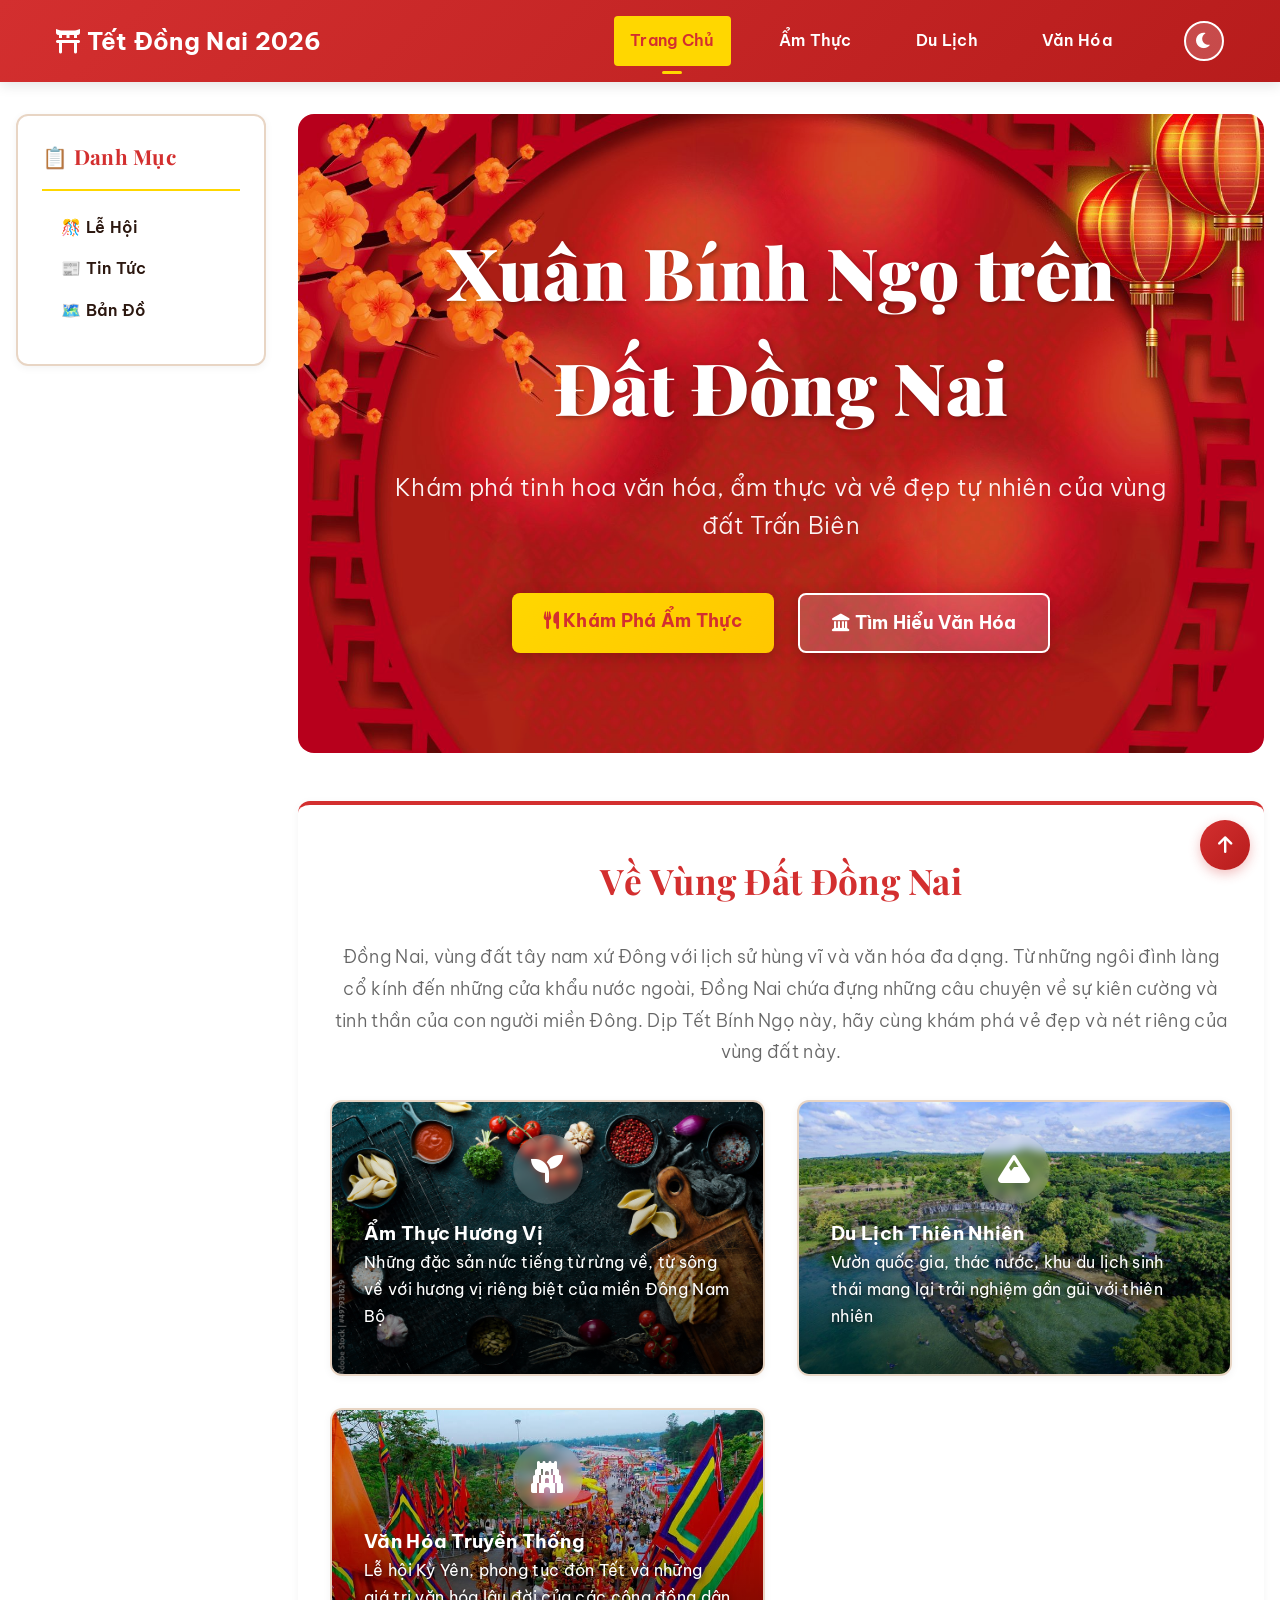
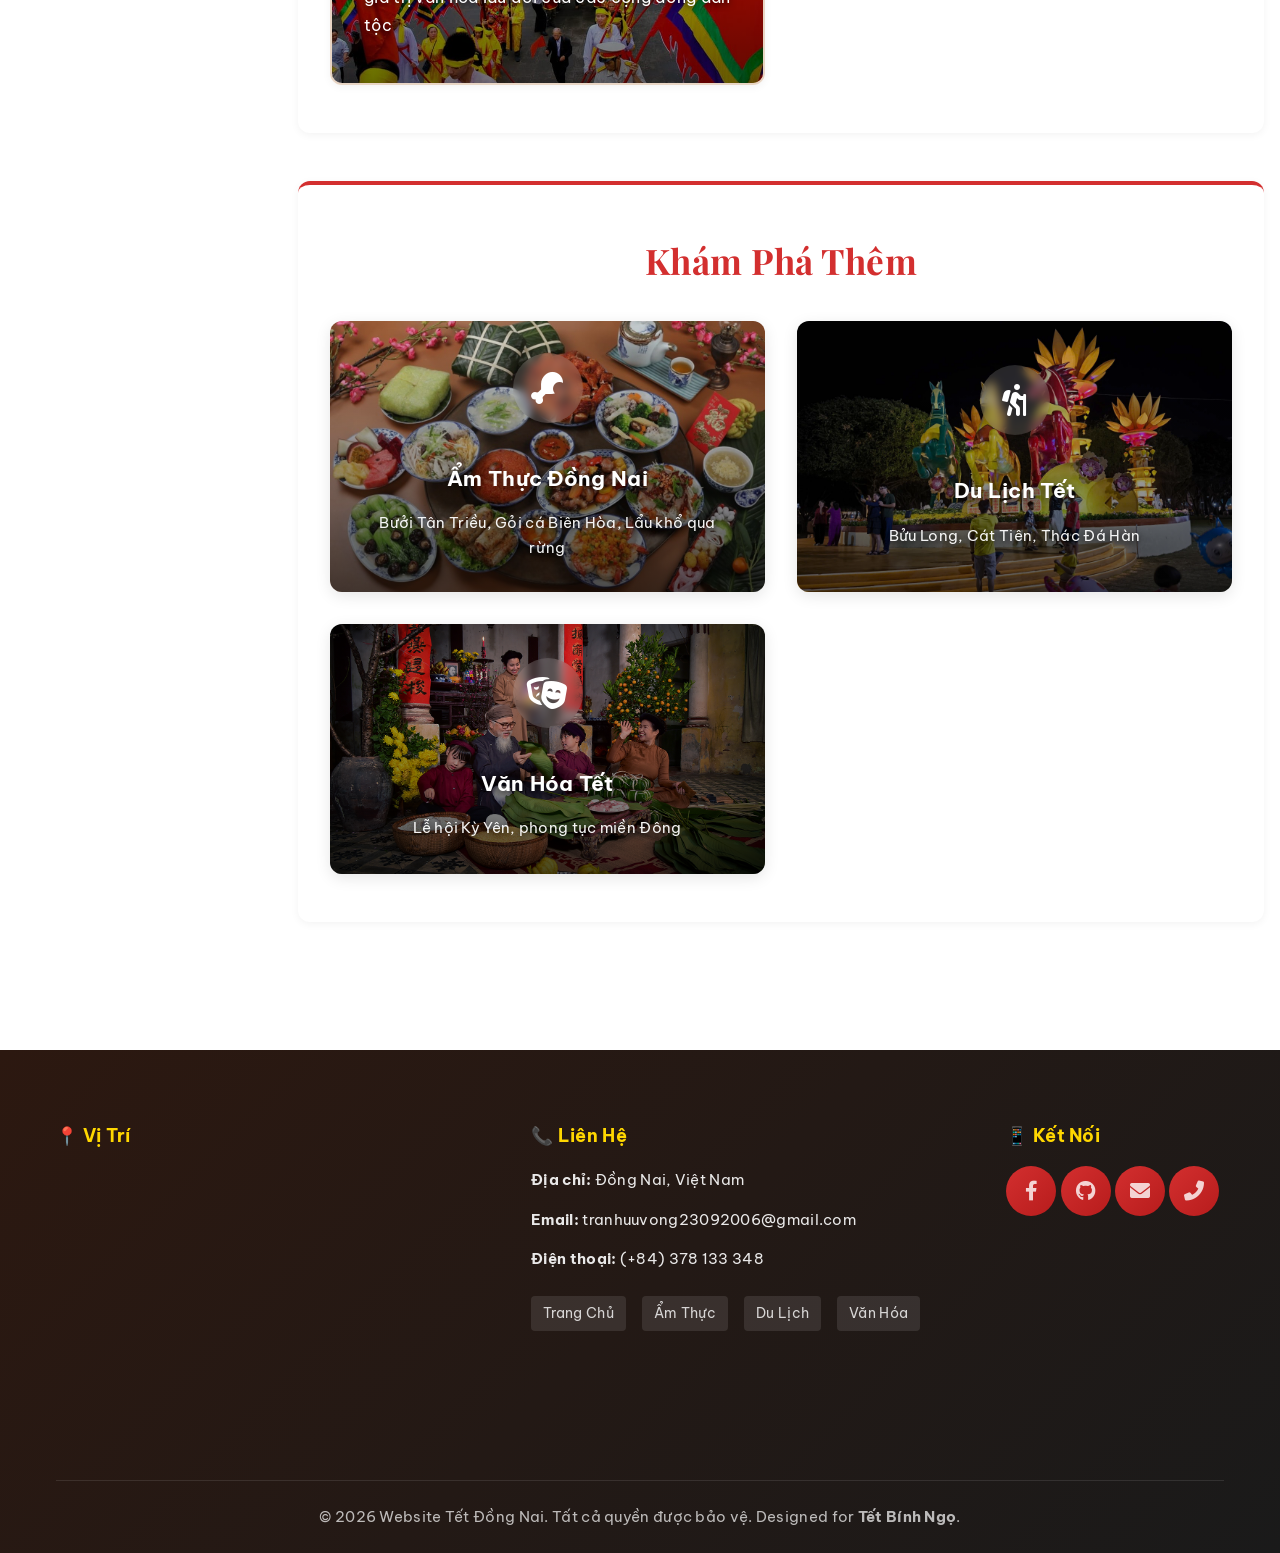
==== commit f95723c1: "bản chỉnh sửa đầy đủ" ====
--- a/index.html
+++ b/index.html
@@ -3,9 +3,9 @@
 <head>
     <meta charset="UTF-8">
     <meta name="viewport" content="width=device-width, initial-scale=1.0">
-    <meta name="description" content="Website Tết Đồng Nai 2024 - Xuân Giáp Thìn trên đất Trấn Biên, khám phá tinh hoa văn hóa Đồng Nai">
-    <meta name="keywords" content="Tết Đồng Nai, Đồng Nai, ẩm thực Đồng Nai, du lịch Đồng Nai, Tết 2024, Biên Hòa">
-    <title>Tết Đồng Nai 2024 - Xuân Giáp Thìn trên Đất Đồng Nai</title>
+    <meta name="description" content="Website Tết Đồng Nai 2026 - Xuân Bính Ngọ trên đất Trấn Biên, khám phá tinh hoa văn hóa Đồng Nai">
+    <meta name="keywords" content="Tết Đồng Nai, Đồng Nai, ẩm thực Đồng Nai, du lịch Đồng Nai, Tết 2026, Biên Hòa">
+    <title>Tết Đồng Nai 2026 - Xuân Bính Ngọ trên Đất Đồng Nai</title>
     <link rel="stylesheet" href="./css/style.css">
     <!-- Google Fonts -->
     <link href="https://fonts.googleapis.com/css2?family=Be+Vietnam+Pro:wght@400;600;700&family=Playfair+Display:wght@700;900&display=swap" rel="stylesheet">
@@ -18,7 +18,7 @@
         <div class="navbar">
             <div class="logo">
                 <a href="index.html">
-                    <i class="fas fa-torii-gate"></i> Tết Đồng Nai 2024
+                    <i class="fas fa-torii-gate"></i> Tết Đồng Nai 2026
                 </a>
             </div>
             <button class="menu-toggle" id="menuToggle">
@@ -58,7 +58,7 @@
 
                 <div class="hero-overlay"></div>
                 <div class="hero-content">
-                    <h1 class="hero-title">Xuân Giáp Thìn trên Đất Đồng Nai</h1>
+                    <h1 class="hero-title">Xuân Bính Ngọ trên Đất Đồng Nai</h1>
                     <p class="hero-subtitle">Khám phá tinh hoa văn hóa, ẩm thực và vẻ đẹp tự nhiên của vùng đất Trấn Biên</p>
                     <div class="hero-cta">
                         <a href="amthuc.html" class="btn btn-primary">
@@ -79,7 +79,7 @@
                         Đồng Nai, vùng đất tây nam xứ Đông với lịch sử hùng vĩ và văn hóa đa dạng. 
                         Từ những ngôi đình làng cổ kính đến những cửa khẩu nước ngoài, Đồng Nai chứa đựng 
                         những câu chuyện về sự kiên cường và tinh thần của con người miền Đông. 
-                        Dịp Tết Giáp Thìn này, hãy cùng khám phá vẻ đẹp và nét riêng của vùng đất này.
+                        Dịp Tết Bính Ngọ này, hãy cùng khám phá vẻ đẹp và nét riêng của vùng đất này.
                     </p>
                     
                     <div class="features-grid">
--- a/css/style.css
+++ b/css/style.css
@@ -1,5 +1,5 @@
 /* ============================================
-Website Tết Đồng Nai 2024 - CSS
+Website Tết Đồng Nai 2026 - CSS
 Thiết kế theme Đỏ - Vàng - Trắng
 ============================================ */
 
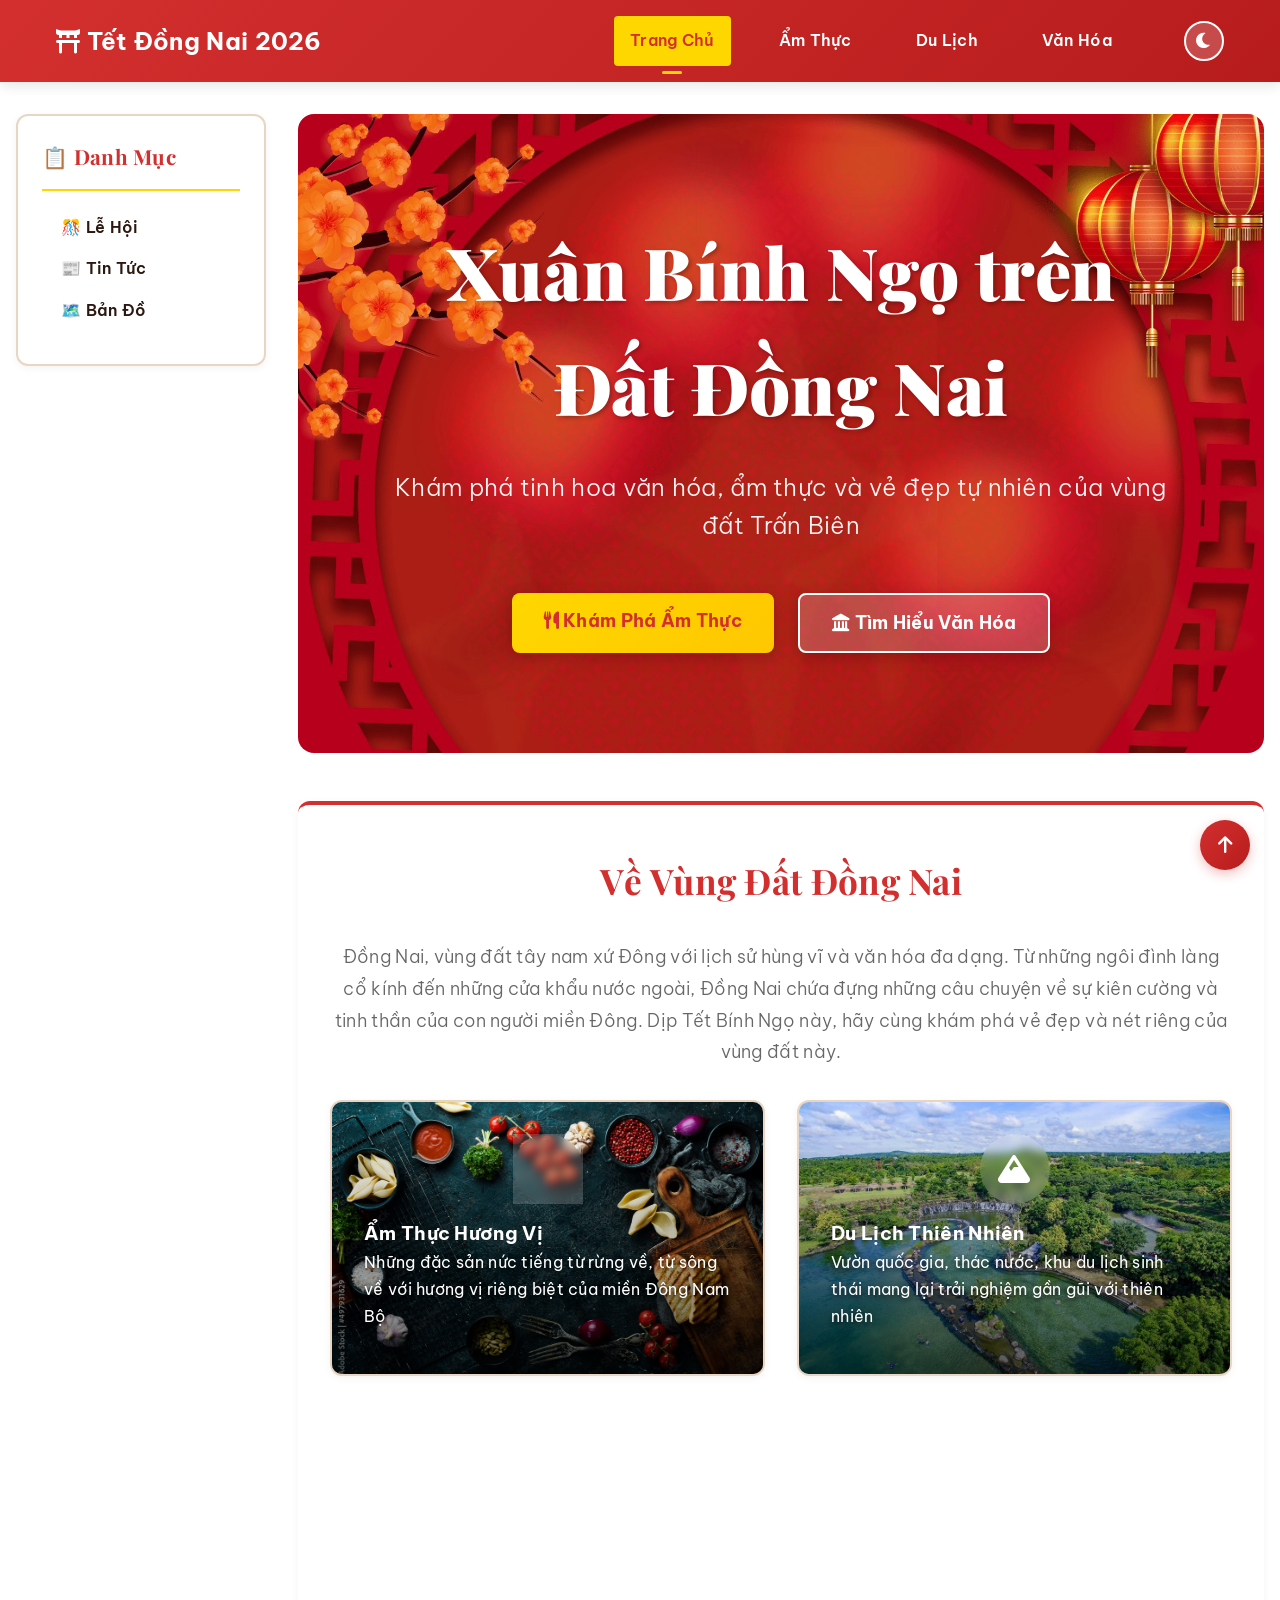
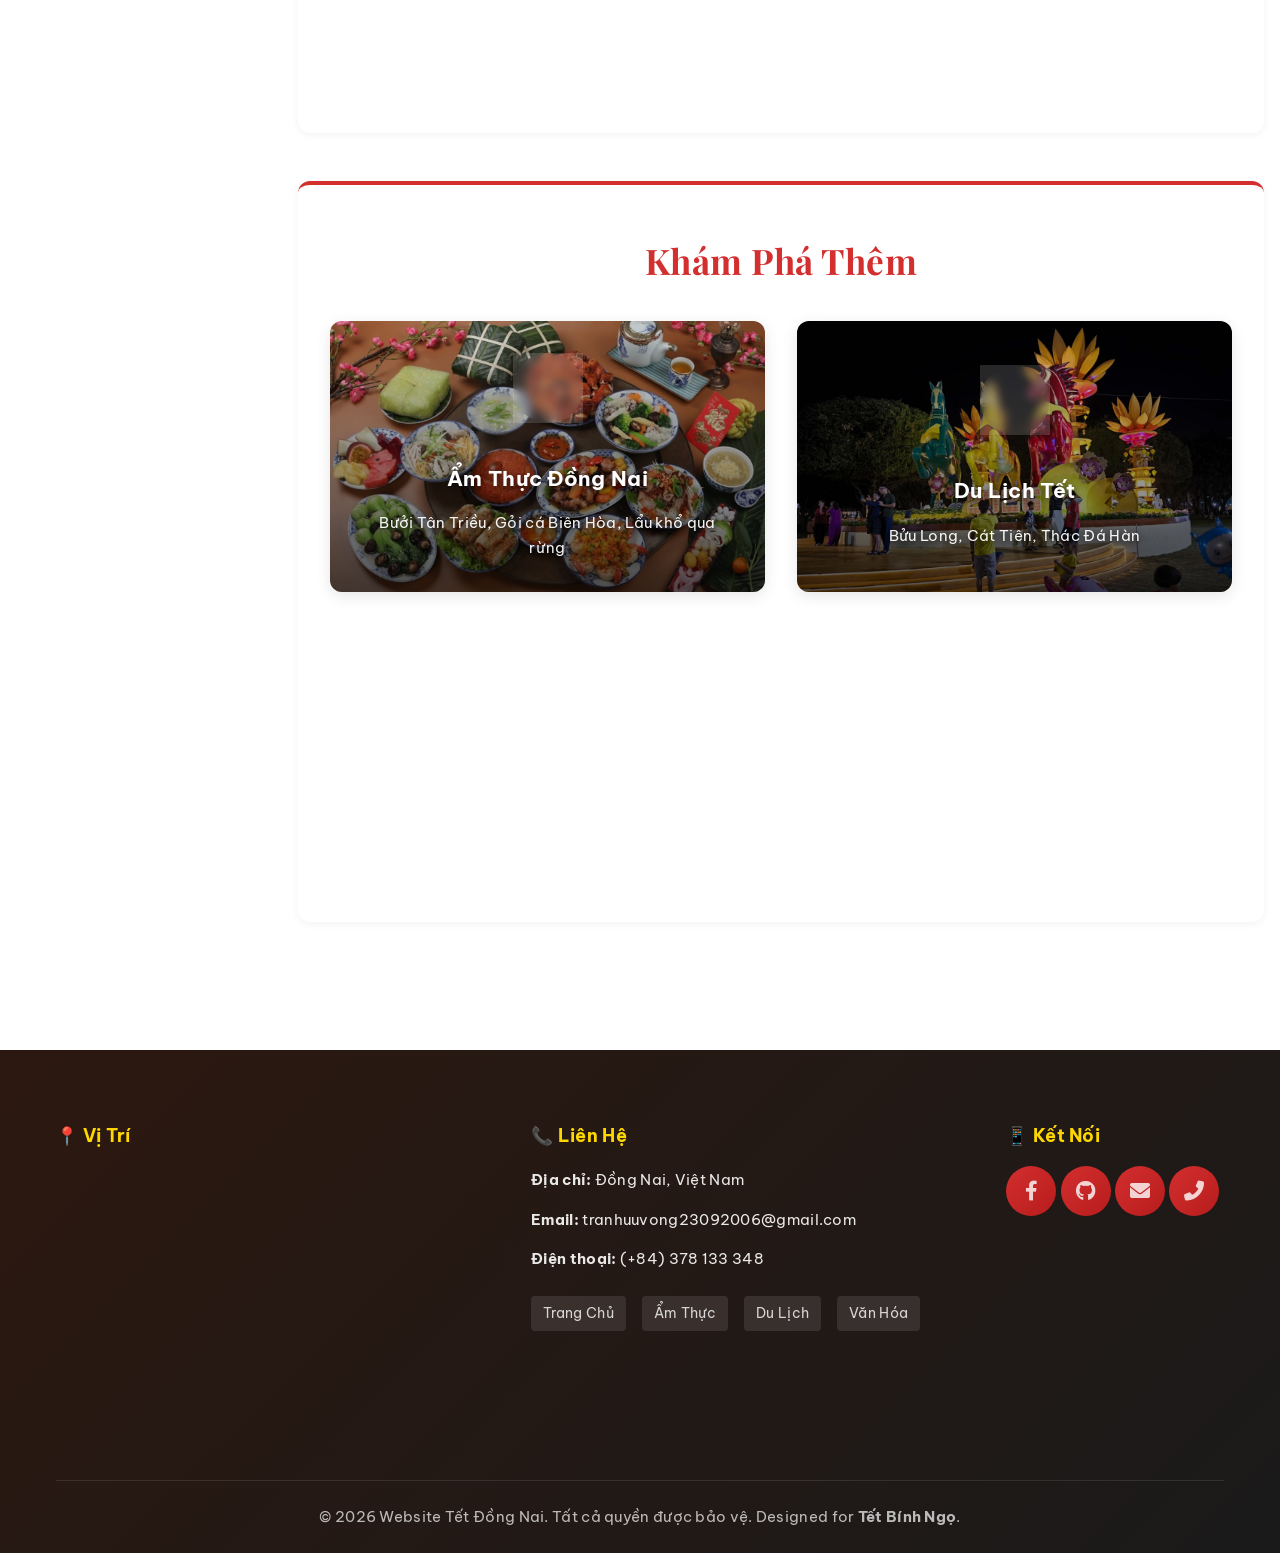
==== commit 6b185bd7: "sửa link ảnh ở index" ====
--- a/index.html
+++ b/index.html
@@ -83,7 +83,7 @@
                     </p>
                     
                     <div class="features-grid">
-                        <div class="feature-card" style="background-image: url('/assets/bg-amthuc.jpg'); background-size: cover; background-position: center;">
+                        <div class="feature-card" style="background-image: url('assets/bg-amthuc.jpg'); background-size: cover; background-position: center;">
                             <div class="feature-icon">
                             <i class="fa-solid fa-seedling"></i>
                             </div>
@@ -91,14 +91,14 @@
                             <h3>Ẩm Thực Hương Vị</h3>
                             <p>Những đặc sản nức tiếng từ rừng về, từ sông về với hương vị riêng biệt của miền Đông Nam Bộ</p>
                         </div>
-                        <div class="feature-card" style="background-image: url('/assets/bg-dulich.jpg'); background-size: cover; background-position: center;">
+                        <div class="feature-card" style="background-image: url('assets/bg-dulich.jpg'); background-size: cover; background-position: center;">
                             <div class="feature-icon">
                                 <i class="fas fa-mountain"></i>
                             </div>
                             <h3>Du Lịch Thiên Nhiên</h3>
                             <p>Vườn quốc gia, thác nước, khu du lịch sinh thái mang lại trải nghiệm gần gũi với thiên nhiên</p>
                         </div>
-                        <div class="feature-card" style="background-image: url('/assets/bg-vanhoa.jpg'); background-size: cover; background-position: center;">
+                        <div class="feature-card" style="background-image: url('assets/bg-vanhoa.jpg'); background-size: cover; background-position: center;">
                             <div class="feature-icon">
                                 <i class="fas fa-gopuram"></i>
                             </div>
@@ -114,21 +114,21 @@
                 <div class="section-container">
                     <h2>Khám Phá Thêm</h2>
                     <div class="quick-links-grid">
-                        <a href="amthuc.html" class="quick-link-card" style="background-image: url('/assets/the-amthuc.jpg'); background-size: cover; background-position: center;">
+                        <a href="amthuc.html" class="quick-link-card" style="background-image: url('assets/the-amthuc.jpg'); background-size: cover; background-position: center;">
                             <div class="quick-link-image">
                                 <i class="fas fa-drumstick-bite"></i>
                             </div>
                             <h3>Ẩm Thực Đồng Nai</h3>
                             <p>Bưởi Tân Triều, Gỏi cá Biên Hòa, Lẩu khổ qua rừng</p>
                         </a>
-                        <a href="dulich.html" class="quick-link-card" style="background-image: url('/assets/the-dulich.jpg'); background-size: cover; background-position: center;">
+                        <a href="dulich.html" class="quick-link-card" style="background-image: url('assets/the-dulich.jpg'); background-size: cover; background-position: center;">
                             <div class="quick-link-image">
                                 <i class="fas fa-hiking"></i>
                             </div>
                             <h3>Du Lịch Tết</h3>
                             <p>Bửu Long, Cát Tiên, Thác Đá Hàn</p>
                         </a>
-                        <a href="vanhoa.html" class="quick-link-card" style="background-image: url('/assets/the-vanhoa.jpg'); background-size: cover; background-position: center;">
+                        <a href="vanhoa.html" class="quick-link-card" style="background-image: url('assets/the-vanhoa.jpg'); background-size: cover; background-position: center;">
                             <div class="quick-link-image">
                                 <i class="fas fa-masks-theater"></i>
                             </div>
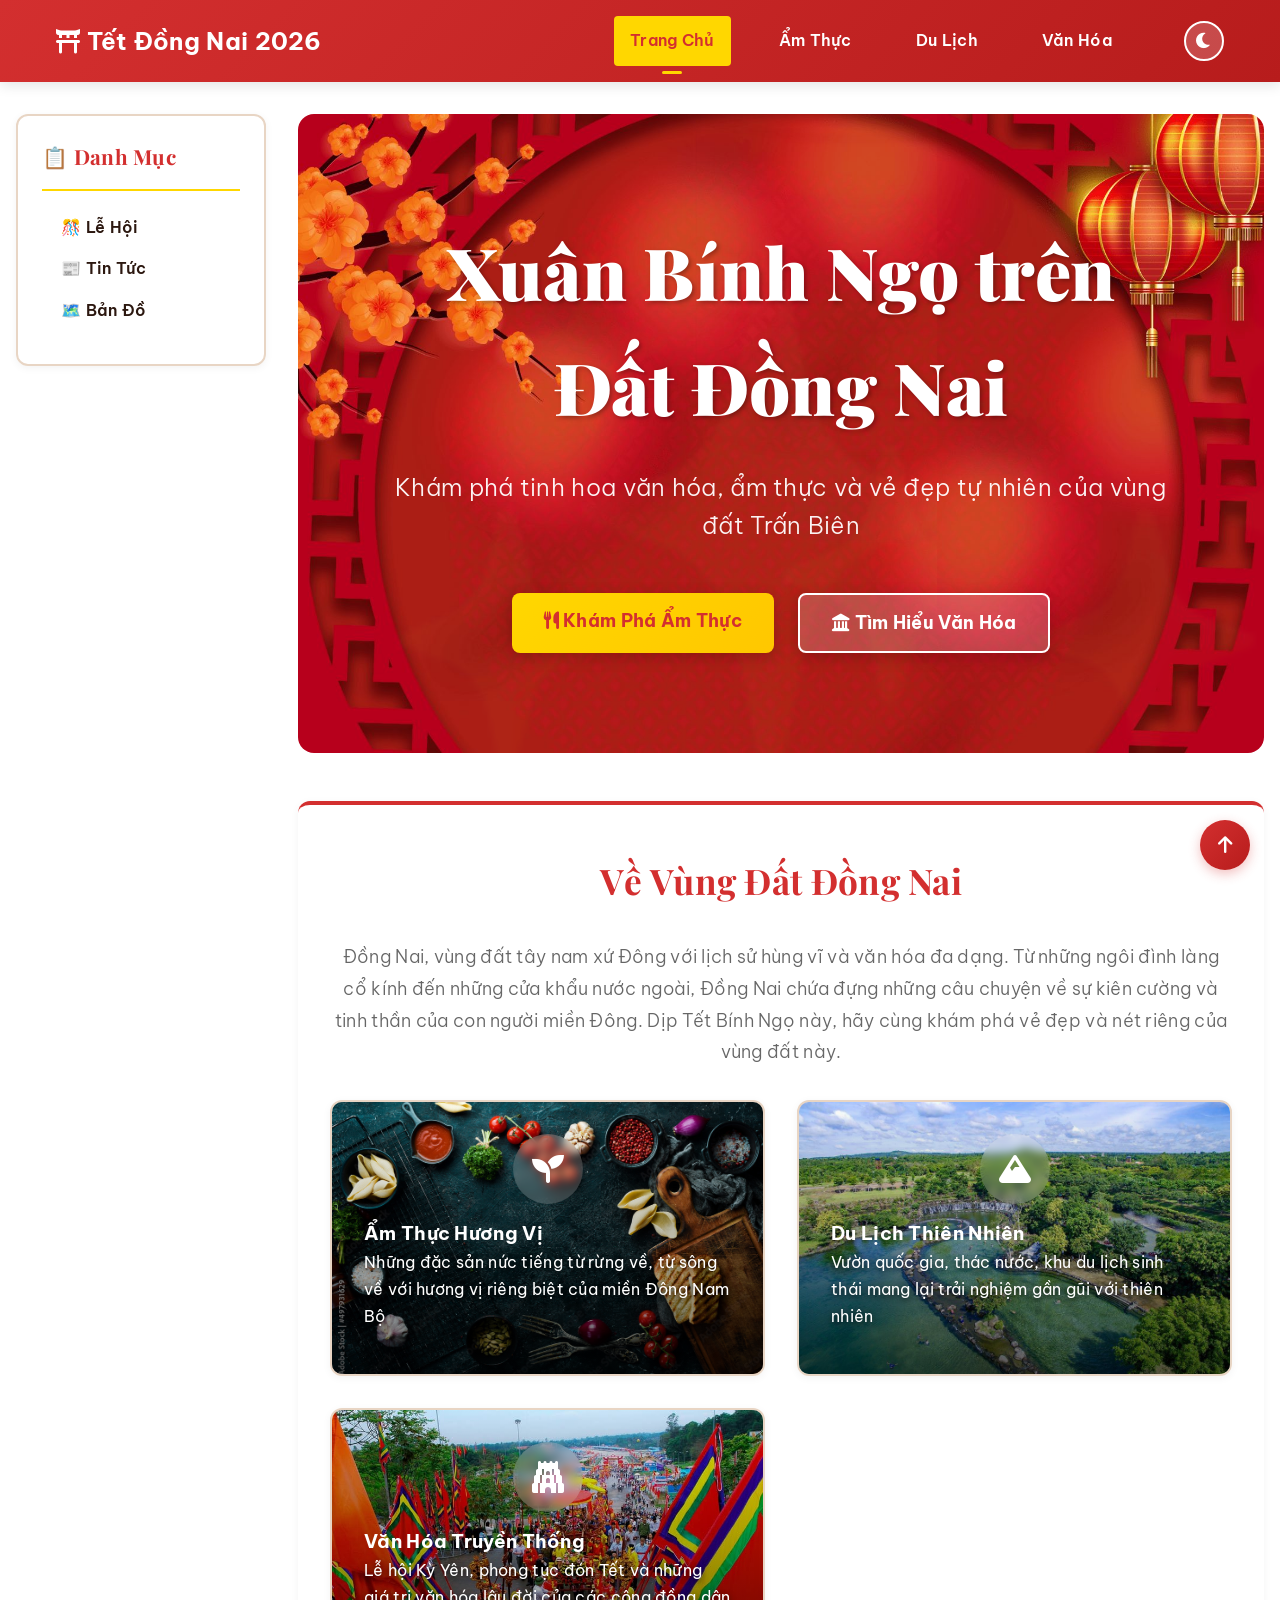
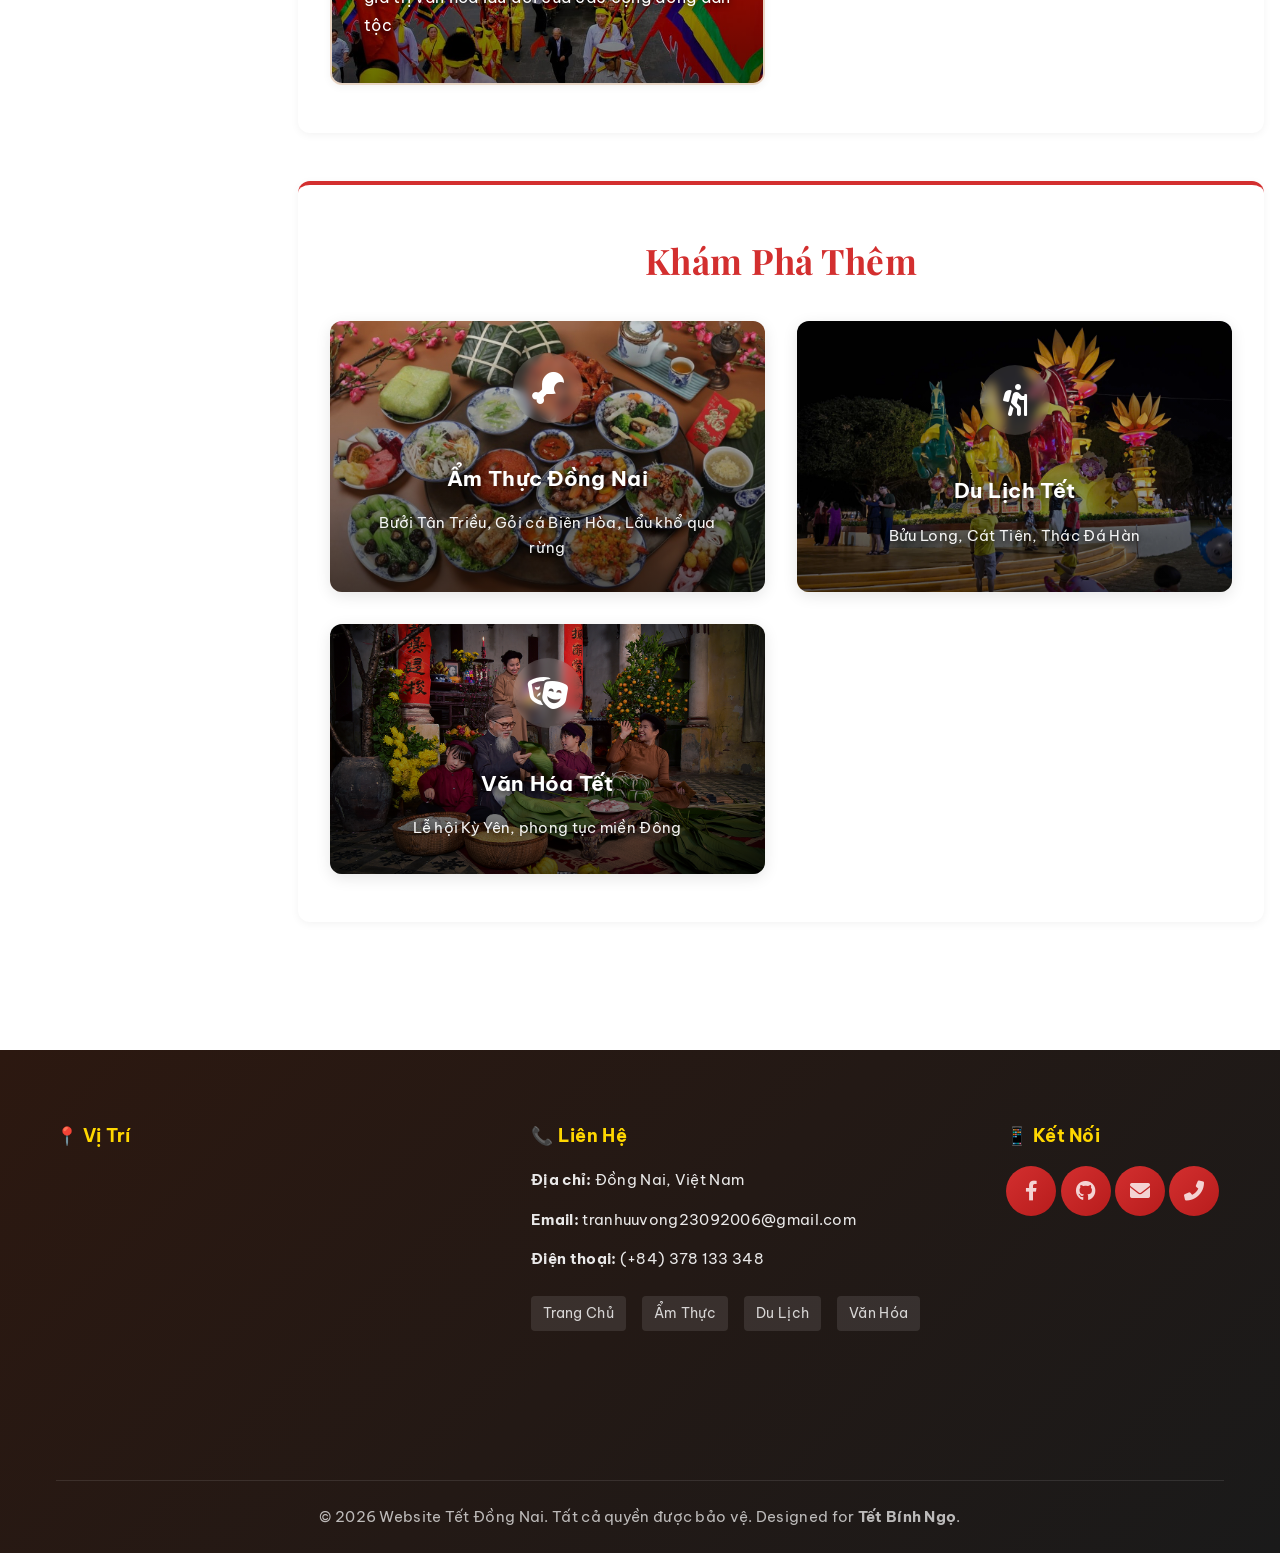
==== commit 4d339550: "chỉnh sửa dẫn link index" ====
--- a/index.html
+++ b/index.html
@@ -83,7 +83,7 @@
                     </p>
                     
                     <div class="features-grid">
-                        <div class="feature-card" style="background-image: url('assets/bg-amthuc.jpg'); background-size: cover; background-position: center;">
+                        <div class="feature-card" style="background-image: url('../assets/bg-amthuc.jpg'); background-size: cover; background-position: center;">
                             <div class="feature-icon">
                             <i class="fa-solid fa-seedling"></i>
                             </div>
@@ -91,14 +91,14 @@
                             <h3>Ẩm Thực Hương Vị</h3>
                             <p>Những đặc sản nức tiếng từ rừng về, từ sông về với hương vị riêng biệt của miền Đông Nam Bộ</p>
                         </div>
-                        <div class="feature-card" style="background-image: url('assets/bg-dulich.jpg'); background-size: cover; background-position: center;">
+                        <div class="feature-card" style="background-image: url('../assets/bg-dulich.jpg'); background-size: cover; background-position: center;">
                             <div class="feature-icon">
                                 <i class="fas fa-mountain"></i>
                             </div>
                             <h3>Du Lịch Thiên Nhiên</h3>
                             <p>Vườn quốc gia, thác nước, khu du lịch sinh thái mang lại trải nghiệm gần gũi với thiên nhiên</p>
                         </div>
-                        <div class="feature-card" style="background-image: url('assets/bg-vanhoa.jpg'); background-size: cover; background-position: center;">
+                        <div class="feature-card" style="background-image: url('../assets/bg-vanhoa.jpg'); background-size: cover; background-position: center;">
                             <div class="feature-icon">
                                 <i class="fas fa-gopuram"></i>
                             </div>
@@ -114,21 +114,21 @@
                 <div class="section-container">
                     <h2>Khám Phá Thêm</h2>
                     <div class="quick-links-grid">
-                        <a href="amthuc.html" class="quick-link-card" style="background-image: url('assets/the-amthuc.jpg'); background-size: cover; background-position: center;">
+                        <a href="amthuc.html" class="quick-link-card" style="background-image: url('../assets/the-amthuc.jpg'); background-size: cover; background-position: center;">
                             <div class="quick-link-image">
                                 <i class="fas fa-drumstick-bite"></i>
                             </div>
                             <h3>Ẩm Thực Đồng Nai</h3>
                             <p>Bưởi Tân Triều, Gỏi cá Biên Hòa, Lẩu khổ qua rừng</p>
                         </a>
-                        <a href="dulich.html" class="quick-link-card" style="background-image: url('assets/the-dulich.jpg'); background-size: cover; background-position: center;">
+                        <a href="dulich.html" class="quick-link-card" style="background-image: url('../assets/the-dulich.jpg'); background-size: cover; background-position: center;">
                             <div class="quick-link-image">
                                 <i class="fas fa-hiking"></i>
                             </div>
                             <h3>Du Lịch Tết</h3>
                             <p>Bửu Long, Cát Tiên, Thác Đá Hàn</p>
                         </a>
-                        <a href="vanhoa.html" class="quick-link-card" style="background-image: url('assets/the-vanhoa.jpg'); background-size: cover; background-position: center;">
+                        <a href="vanhoa.html" class="quick-link-card" style="background-image: url('../assets/the-vanhoa.jpg'); background-size: cover; background-position: center;">
                             <div class="quick-link-image">
                                 <i class="fas fa-masks-theater"></i>
                             </div>
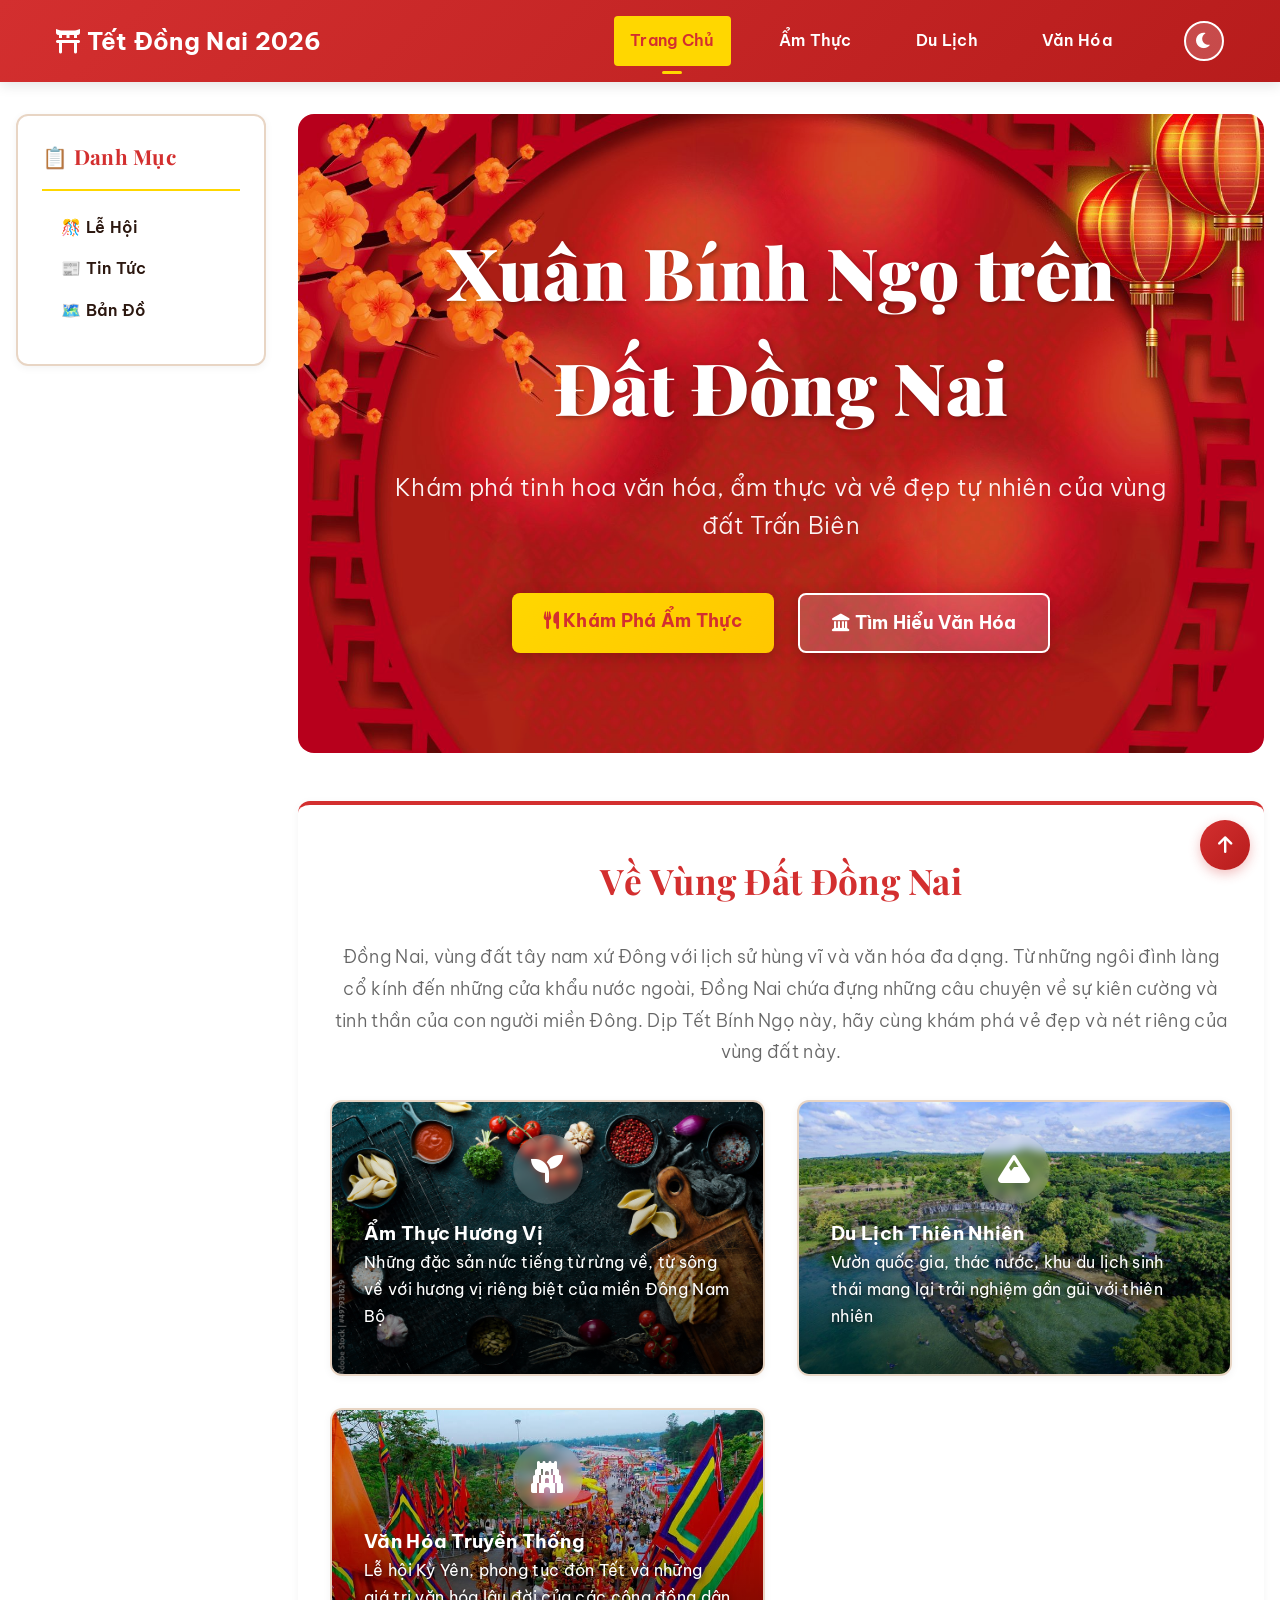
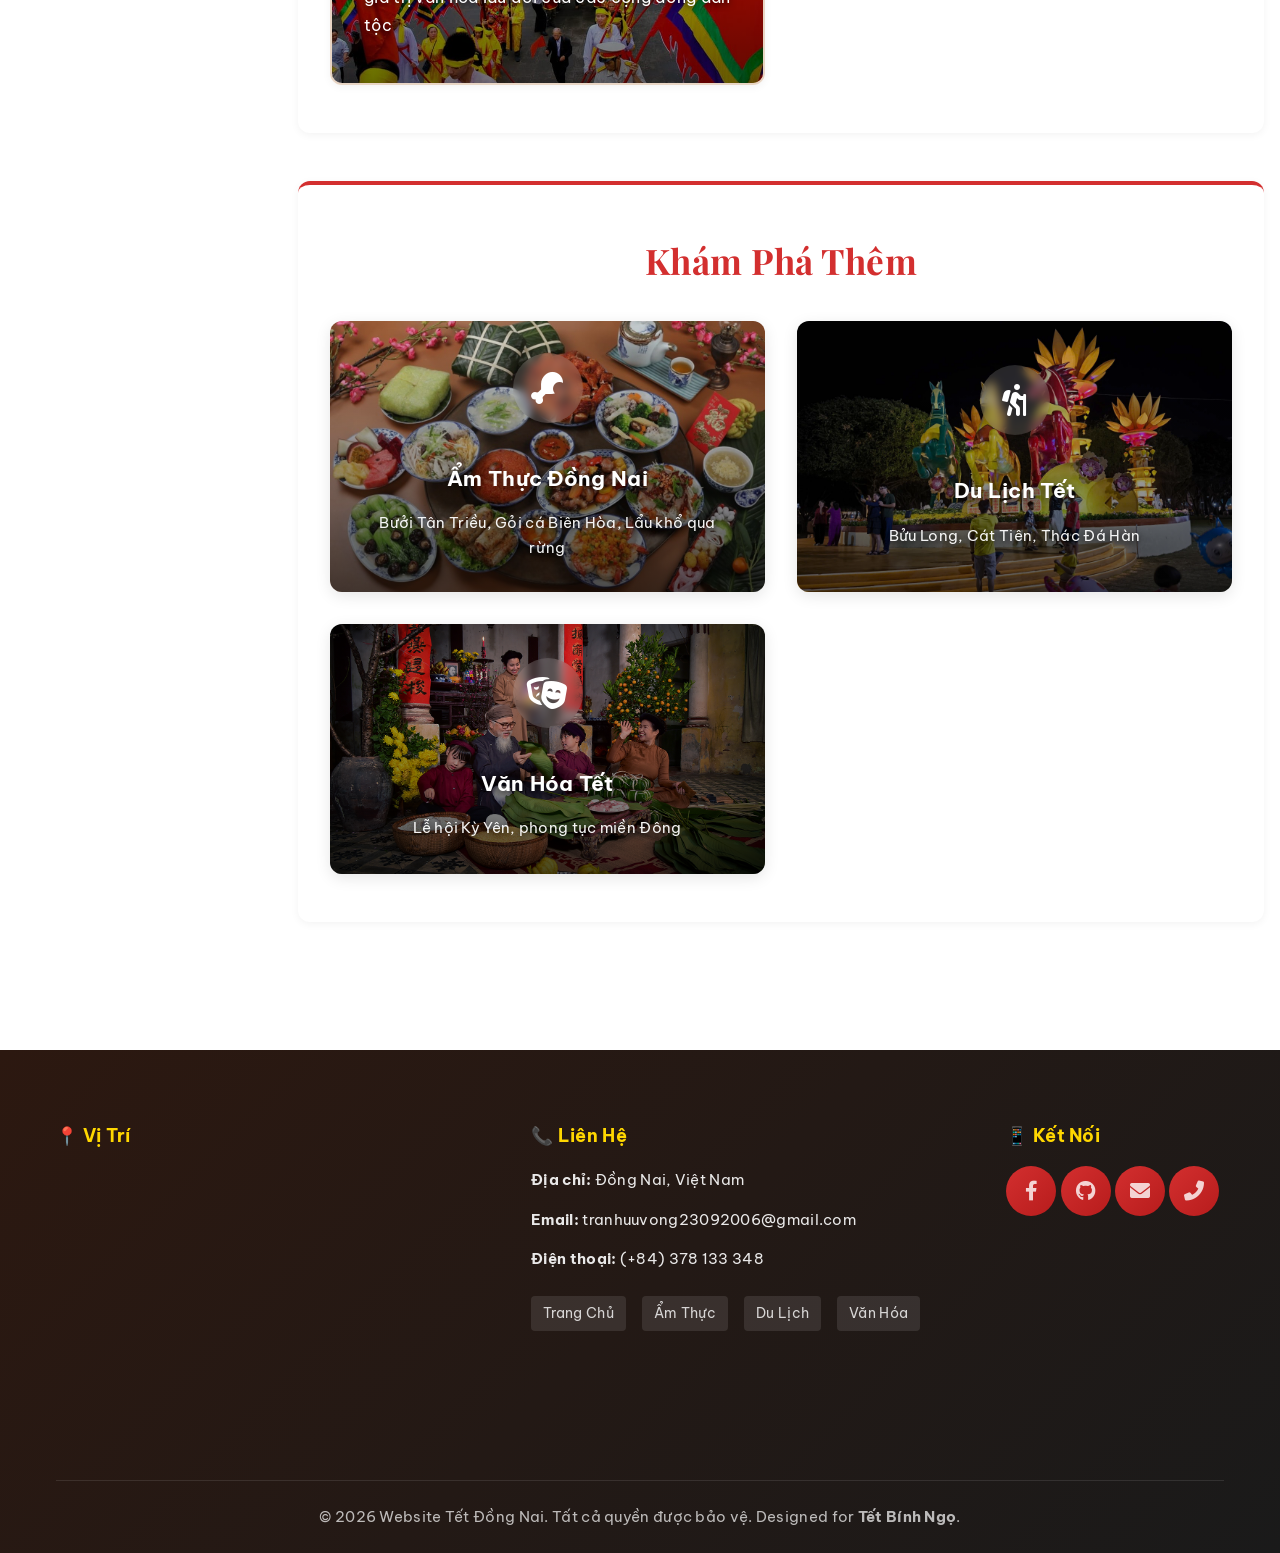
==== commit ac5856cb: "sửa đường link ảnh" ====
--- a/index.html
+++ b/index.html
@@ -83,7 +83,7 @@
                     </p>
                     
                     <div class="features-grid">
-                        <div class="feature-card" style="background-image: url('../assets/bg-amthuc.jpg'); background-size: cover; background-position: center;">
+                        <div class="feature-card" style="background-image: url('assets/bg-amthuc.jpg'); background-size: cover; background-position: center;">
                             <div class="feature-icon">
                             <i class="fa-solid fa-seedling"></i>
                             </div>
@@ -91,14 +91,14 @@
                             <h3>Ẩm Thực Hương Vị</h3>
                             <p>Những đặc sản nức tiếng từ rừng về, từ sông về với hương vị riêng biệt của miền Đông Nam Bộ</p>
                         </div>
-                        <div class="feature-card" style="background-image: url('../assets/bg-dulich.jpg'); background-size: cover; background-position: center;">
+                        <div class="feature-card" style="background-image: url('assets/bg-dulich.jpg'); background-size: cover; background-position: center;">
                             <div class="feature-icon">
                                 <i class="fas fa-mountain"></i>
                             </div>
                             <h3>Du Lịch Thiên Nhiên</h3>
                             <p>Vườn quốc gia, thác nước, khu du lịch sinh thái mang lại trải nghiệm gần gũi với thiên nhiên</p>
                         </div>
-                        <div class="feature-card" style="background-image: url('../assets/bg-vanhoa.jpg'); background-size: cover; background-position: center;">
+                        <div class="feature-card" style="background-image: url('assets/bg-vanhoa.jpg'); background-size: cover; background-position: center;">
                             <div class="feature-icon">
                                 <i class="fas fa-gopuram"></i>
                             </div>
@@ -114,21 +114,21 @@
                 <div class="section-container">
                     <h2>Khám Phá Thêm</h2>
                     <div class="quick-links-grid">
-                        <a href="amthuc.html" class="quick-link-card" style="background-image: url('../assets/the-amthuc.jpg'); background-size: cover; background-position: center;">
+                        <a href="amthuc.html" class="quick-link-card" style="background-image: url('assets/the-amthuc.jpg'); background-size: cover; background-position: center;">
                             <div class="quick-link-image">
                                 <i class="fas fa-drumstick-bite"></i>
                             </div>
                             <h3>Ẩm Thực Đồng Nai</h3>
                             <p>Bưởi Tân Triều, Gỏi cá Biên Hòa, Lẩu khổ qua rừng</p>
                         </a>
-                        <a href="dulich.html" class="quick-link-card" style="background-image: url('../assets/the-dulich.jpg'); background-size: cover; background-position: center;">
+                        <a href="dulich.html" class="quick-link-card" style="background-image: url('assets/the-dulich.jpg'); background-size: cover; background-position: center;">
                             <div class="quick-link-image">
                                 <i class="fas fa-hiking"></i>
                             </div>
                             <h3>Du Lịch Tết</h3>
                             <p>Bửu Long, Cát Tiên, Thác Đá Hàn</p>
                         </a>
-                        <a href="vanhoa.html" class="quick-link-card" style="background-image: url('../assets/the-vanhoa.jpg'); background-size: cover; background-position: center;">
+                        <a href="vanhoa.html" class="quick-link-card" style="background-image: url('assets/the-vanhoa.jpg'); background-size: cover; background-position: center;">
                             <div class="quick-link-image">
                                 <i class="fas fa-masks-theater"></i>
                             </div>
